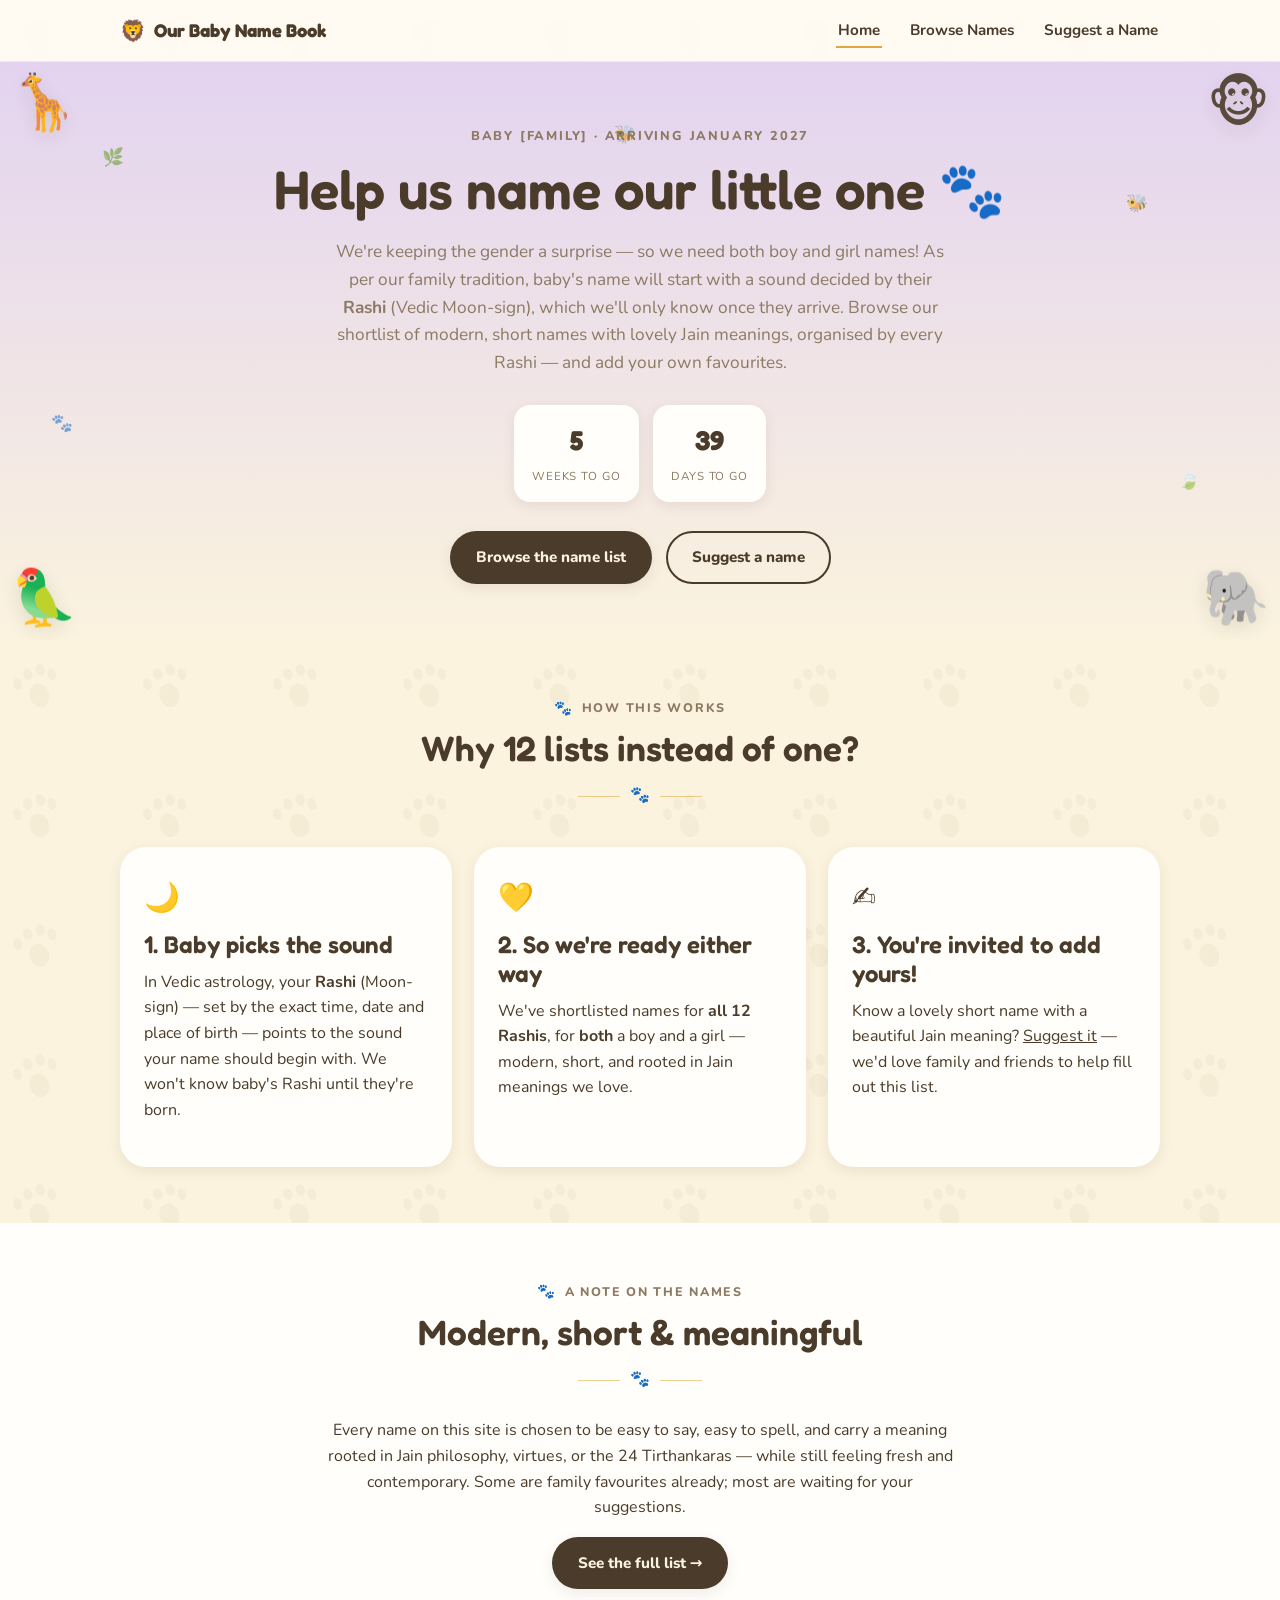
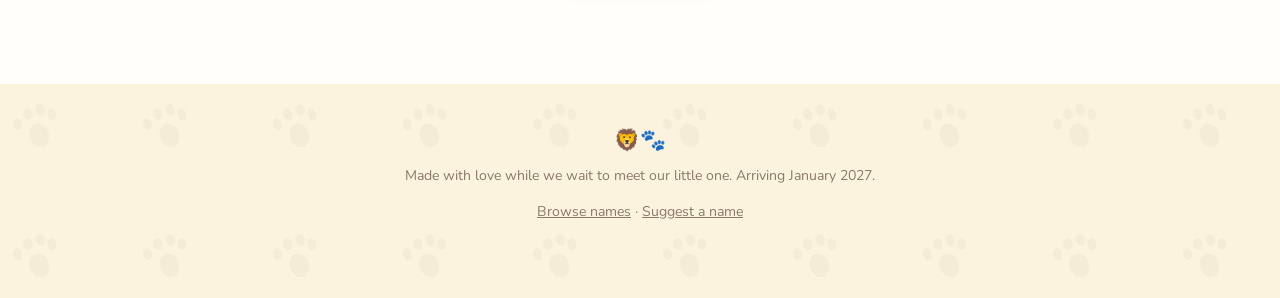
==== index.html @ ab70c5b6 "Retheme site: pastel zoo/safari with animal Rashi habitats - New jungle/savanna pastel palette (kept" ====
<!doctype html>
<html lang="en">
<head>
  <meta charset="UTF-8" />
  <meta name="viewport" content="width=device-width, initial-scale=1.0" />
  <title>Our Baby Name Book</title>
  <meta name="description" content="Help us pick our baby's name! A family &amp; friends name book, organised by Rashi, with modern names carrying Jain meanings." />
  <link rel="icon" href="data:image/svg+xml,<svg xmlns=%22http://www.w3.org/2000/svg%22 viewBox=%220 0 100 100%22><text y=%22.9em%22 font-size=%2290%22>🦁</text></svg>" />
  <link rel="preconnect" href="https://fonts.googleapis.com" />
  <link rel="preconnect" href="https://fonts.gstatic.com" crossorigin />
  <link href="https://fonts.googleapis.com/css2?family=Fredoka:wght@500;600;700&family=Nunito:wght@400;600;700;800&display=swap" rel="stylesheet" />
  <link rel="stylesheet" href="assets/css/style.css?v=3" />
</head>
<body class="accent-lavender">

  <nav class="site-nav">
    <div class="container">
      <a class="brand" href="index.html"><span class="brand-mark">🦁</span> Our Baby Name Book</a>
      <button class="nav-toggle" aria-label="Toggle navigation" aria-expanded="false">☰</button>
      <ul class="nav-links">
        <li><a href="index.html" aria-current="page">Home</a></li>
        <li><a href="names.html">Browse Names</a></li>
        <li><a href="suggest.html">Suggest a Name</a></li>
      </ul>
    </div>
  </nav>

  <header class="hero accent-wash">
    <div class="stars" aria-hidden="true">
      <span style="top:14%; left:8%;">🌿</span>
      <span style="top:22%; left:88%; animation-delay:0.6s;">🐝</span>
      <span style="top:60%; left:4%; animation-delay:1.1s;">🐾</span>
      <span style="top:70%; left:92%; animation-delay:1.6s;">🍃</span>
      <span style="top:10%; left:48%; animation-delay:2s;">🐝</span>
    </div>
    <span class="zoo-peek" aria-hidden="true" style="top:14px; left:10px; --peek-tilt:-12deg;">🦒</span>
    <span class="zoo-peek" aria-hidden="true" style="top:14px; right:10px; --peek-tilt:10deg; animation-delay:0.8s;">🐵</span>
    <span class="zoo-peek" aria-hidden="true" style="bottom:14px; left:10px; --peek-tilt:8deg; animation-delay:1.6s;">🦜</span>
    <span class="zoo-peek" aria-hidden="true" style="bottom:14px; right:10px; --peek-tilt:-8deg; animation-delay:2.4s;">🐘</span>
    <div class="container">
      <div class="hero-kicker">Baby [Family] · Arriving January 2027</div>
      <h1>Help us name our little one 🐾</h1>
      <p class="lede">
        We're keeping the gender a surprise — so we need both boy and girl names!
        As per our family tradition, baby's name will start with a sound decided by their
        <strong>Rashi</strong> (Vedic Moon-sign), which we'll only know once they arrive.
        Browse our shortlist of modern, short names with lovely Jain meanings, organised by every Rashi —
        and add your own favourites.
      </p>

      <div class="countdown" id="countdown">
        <div class="unit" data-unit="weeks"><span class="num">–</span><span class="label">Weeks to go</span></div>
        <div class="unit" data-unit="days"><span class="num">–</span><span class="label">Days to go</span></div>
      </div>

      <div class="hero-actions">
        <a class="btn btn-primary" href="names.html">Browse the name list</a>
        <a class="btn btn-ghost" href="suggest.html">Suggest a name</a>
      </div>
    </div>
  </header>

  <section class="section">
    <div class="container">
      <div class="section-head">
        <div class="eyebrow">How this works</div>
        <h2>Why 12 lists instead of one?</h2>
        <div class="divider">🐾</div>
      </div>
      <div class="grid-3">
        <div class="card">
          <span class="icon">🌙</span>
          <h3>1. Baby picks the sound</h3>
          <p>In Vedic astrology, your <strong>Rashi</strong> (Moon-sign) — set by the exact time, date and place of birth — points to the sound your name should begin with. We won't know baby's Rashi until they're born.</p>
        </div>
        <div class="card">
          <span class="icon">💛</span>
          <h3>2. So we're ready either way</h3>
          <p>We've shortlisted names for <strong>all 12 Rashis</strong>, for <strong>both</strong> a boy and a girl — modern, short, and rooted in Jain meanings we love.</p>
        </div>
        <div class="card">
          <span class="icon">✍️</span>
          <h3>3. You're invited to add yours!</h3>
          <p>Know a lovely short name with a beautiful Jain meaning? <a href="suggest.html">Suggest it</a> — we'd love family and friends to help fill out this list.</p>
        </div>
      </div>
    </div>
  </section>

  <section class="section section-alt">
    <div class="container">
      <div class="section-head">
        <div class="eyebrow">A note on the names</div>
        <h2>Modern, short &amp; meaningful</h2>
        <div class="divider">🐾</div>
        <p>
          Every name on this site is chosen to be easy to say, easy to spell, and carry a meaning
          rooted in Jain philosophy, virtues, or the 24 Tirthankaras — while still feeling fresh and
          contemporary. Some are family favourites already; most are waiting for your suggestions.
        </p>
        <a class="btn btn-primary" href="names.html">See the full list →</a>
      </div>
    </div>
  </section>

  <footer class="site-footer">
    <span class="brand-mark">🦁🐾</span>
    <p>Made with love while we wait to meet our little one. Arriving January 2027.</p>
    <p><a href="names.html">Browse names</a> · <a href="suggest.html">Suggest a name</a></p>
  </footer>

  <script src="assets/js/main.js?v=3"></script>
  <script>
    // Due date shown is a placeholder mid-point (exact day is private/unknown) — edit in CLAUDE.md instructions.
    startCountdown("countdown", new Date("2027-01-15T00:00:00"));
  </script>
</body>
</html>
---- assets/css/style.css ----
/* =========================================================
   Baby Names Site — shared design system
   Theme: pastel zoo / safari — each Rashi is a little "habitat"
   for its zodiac animal. Playful, warm, still soft & gender-neutral.
   ========================================================= */

:root {
  /* base */
  --cream: #FBF3DE;
  --paper: #FFFEFA;
  --ink: #4A3B2A;
  --ink-soft: #8C7A63;

  /* pastel family (light / deep) — jungle green, savanna yellow,
     terracotta, sky blue, flamingo pink, orchid purple */
  --mint: #CFE8C0;      --mint-deep: #5F9E52;   /* leaf green */
  --lavender: #E3D3F0;  --lavender-deep: #A67FC9; /* jungle orchid */
  --butter: #FCE7A0;    --butter-deep: #E0AE2E;  /* savanna yellow */
  --peach: #F5CBA3;     --peach-deep: #D9873E;   /* terracotta / tan */
  --sky: #CDE9F0;       --sky-deep: #5FA9C4;     /* watering-hole blue */
  --blush: #F9C7D6;     --blush-deep: #E0779A;   /* flamingo pink */

  --gold: #E0A83C;
  --wood: #8B5E3C;      --wood-deep: #5E3D24;   /* signpost brown */

  --radius-sm: 10px;
  --radius-md: 16px;
  --radius-lg: 26px;

  --shadow: 0 10px 30px rgba(74, 59, 42, 0.12);
  --shadow-sm: 0 4px 14px rgba(74, 59, 42, 0.09);

  --font-display: "Fredoka", "Baloo 2", system-ui, sans-serif;
  --font-body: "Nunito", system-ui, -apple-system, sans-serif;
}

* { box-sizing: border-box; }
html { scroll-behavior: smooth; }

/* a faint site-wide paw-print trail — animals have "walked through" */
body {
  margin: 0;
  background-color: var(--cream);
  background-image: url("data:image/svg+xml,%3Csvg xmlns='http://www.w3.org/2000/svg' width='120' height='120' viewBox='0 0 120 120'%3E%3Cg fill='%238B5E3C' fill-opacity='0.05' transform='translate(20 24) rotate(-18)'%3E%3Cellipse cx='10' cy='22' rx='9' ry='11'/%3E%3Cellipse cx='-6' cy='6' rx='4' ry='5.5'/%3E%3Cellipse cx='6' cy='0' rx='4.2' ry='5.5'/%3E%3Cellipse cx='18' cy='0' rx='4.2' ry='5.5'/%3E%3Cellipse cx='27' cy='7' rx='4' ry='5.5'/%3E%3C/g%3E%3C/svg%3E");
  background-repeat: repeat;
  background-size: 130px 130px;
  color: var(--ink);
  font-family: var(--font-body);
  line-height: 1.6;
  -webkit-font-smoothing: antialiased;
}

img { max-width: 100%; display: block; }

a { color: inherit; }

h1, h2, h3, h4 {
  font-family: var(--font-display);
  font-weight: 600;
  margin: 0 0 0.4em;
  line-height: 1.2;
}

h1 { font-size: clamp(2.1rem, 5vw, 3.4rem); }
h2 { font-size: clamp(1.5rem, 3.4vw, 2.2rem); }
h3 { font-size: clamp(1.15rem, 2.4vw, 1.5rem); }

p { margin: 0 0 1em; }

.container {
  width: 100%;
  max-width: 1080px;
  margin: 0 auto;
  padding: 0 20px;
}

/* -------------------- accent per page -------------------- */
body.accent-mint     .accent-wash { background: linear-gradient(180deg, var(--mint) 0%, var(--cream) 100%); }
body.accent-lavender .accent-wash { background: linear-gradient(180deg, var(--lavender) 0%, var(--cream) 100%); }
body.accent-butter   .accent-wash { background: linear-gradient(180deg, var(--butter) 0%, var(--cream) 100%); }
body.accent-peach    .accent-wash { background: linear-gradient(180deg, var(--peach) 0%, var(--cream) 100%); }
body.accent-sky      .accent-wash { background: linear-gradient(180deg, var(--sky) 0%, var(--cream) 100%); }
body.accent-blush    .accent-wash { background: linear-gradient(180deg, var(--blush) 0%, var(--cream) 100%); }

/* -------------------- eyebrow / dividers -------------------- */
.eyebrow {
  display: inline-flex;
  align-items: center;
  gap: 8px;
  font-family: var(--font-body);
  font-weight: 800;
  letter-spacing: 0.14em;
  text-transform: uppercase;
  font-size: 0.78rem;
  color: var(--ink-soft);
  margin-bottom: 0.6em;
}
.eyebrow::before { content: "🐾"; font-size: 0.9rem; }

.divider {
  display: flex;
  align-items: center;
  justify-content: center;
  gap: 10px;
  margin: 0.4em 0 1.6em;
  color: var(--gold);
}
.divider::before, .divider::after {
  content: "";
  height: 1px;
  width: 42px;
  background: var(--gold);
  opacity: 0.55;
}

.section-head { text-align: center; max-width: 640px; margin: 0 auto 2.4rem; }

/* -------------------- nav -------------------- */
.site-nav {
  position: sticky;
  top: 0;
  z-index: 50;
  background: rgba(255, 251, 243, 0.92);
  backdrop-filter: blur(8px);
  border-bottom: 1px solid rgba(74, 59, 42, 0.08);
}
.site-nav .container {
  display: flex;
  align-items: center;
  justify-content: space-between;
  padding-top: 14px;
  padding-bottom: 14px;
}
.brand {
  font-family: var(--font-display);
  font-weight: 700;
  font-size: 1.15rem;
  text-decoration: none;
  display: flex;
  align-items: center;
  gap: 8px;
}
.brand-mark { font-size: 1.3rem; }

.nav-links {
  display: flex;
  gap: 26px;
  list-style: none;
  margin: 0;
  padding: 0;
}
.nav-links a {
  text-decoration: none;
  font-weight: 700;
  font-size: 0.95rem;
  color: var(--ink);
  padding: 6px 2px;
  border-bottom: 2px solid transparent;
  transition: border-color 0.2s ease, color 0.2s ease;
}
.nav-links a:hover,
.nav-links a[aria-current="page"] {
  border-color: var(--gold);
  color: var(--ink);
}

.nav-toggle {
  display: none;
  background: none;
  border: none;
  font-size: 1.6rem;
  cursor: pointer;
  color: var(--ink);
  padding: 4px 8px;
}

@media (max-width: 720px) {
  .nav-toggle { display: block; }
  .nav-links {
    position: absolute;
    top: 100%;
    left: 0;
    right: 0;
    background: var(--paper);
    flex-direction: column;
    gap: 0;
    padding: 6px 20px 14px;
    box-shadow: var(--shadow-sm);
    display: none;
  }
  .nav-links.open { display: flex; }
  .nav-links a { display: block; padding: 12px 4px; border-bottom: 1px solid rgba(74,59,42,0.08); }
}

/* -------------------- hero -------------------- */
.hero {
  padding: 64px 0 56px;
  text-align: center;
  position: relative;
  overflow: hidden;
}
.hero .container { position: relative; z-index: 1; }
.hero-kicker {
  font-weight: 800;
  letter-spacing: 0.14em;
  text-transform: uppercase;
  font-size: 0.8rem;
  color: var(--ink-soft);
  margin-bottom: 10px;
}
.hero h1 { margin-bottom: 0.3em; }
.hero .lede {
  max-width: 620px;
  margin: 0 auto 1.6em;
  font-size: 1.08rem;
  color: var(--ink-soft);
}
.hero-actions {
  display: flex;
  gap: 14px;
  justify-content: center;
  flex-wrap: wrap;
}

.stars {
  position: absolute;
  inset: 0;
  pointer-events: none;
  z-index: 0;
}
.stars span {
  position: absolute;
  font-size: 1.1rem;
  color: var(--gold);
  opacity: 0.55;
  animation: twinkle 3.2s ease-in-out infinite;
}
@keyframes twinkle {
  0%, 100% { opacity: 0.25; transform: scale(0.9); }
  50% { opacity: 0.75; transform: scale(1.1); }
}

/* animals peeking in from the hero corners */
.zoo-peek {
  position: absolute;
  font-size: 3.4rem;
  line-height: 1;
  opacity: 0.9;
  filter: drop-shadow(0 6px 10px rgba(74, 59, 42, 0.15));
  animation: peek-bob 4.5s ease-in-out infinite;
  z-index: 0;
  pointer-events: none;
}
@keyframes peek-bob {
  0%, 100% { transform: translateY(0) rotate(var(--peek-tilt, 0deg)); }
  50% { transform: translateY(-8px) rotate(var(--peek-tilt, 0deg)); }
}

/* -------------------- buttons -------------------- */
.btn {
  display: inline-flex;
  align-items: center;
  gap: 8px;
  padding: 12px 24px;
  border-radius: 999px;
  font-family: var(--font-body);
  font-weight: 800;
  font-size: 0.95rem;
  text-decoration: none;
  border: 2px solid transparent;
  cursor: pointer;
  transition: transform 0.15s ease, box-shadow 0.15s ease;
}
.btn:hover { transform: translateY(-2px); }
.btn-primary {
  background: var(--ink);
  color: var(--cream);
  box-shadow: var(--shadow-sm);
}
.btn-ghost {
  background: transparent;
  color: var(--ink);
  border-color: var(--ink);
}

/* -------------------- countdown -------------------- */
.countdown {
  display: flex;
  gap: 14px;
  justify-content: center;
  flex-wrap: wrap;
  margin: 1.8em 0;
}
.countdown .unit {
  background: var(--paper);
  border-radius: var(--radius-md);
  box-shadow: var(--shadow-sm);
  padding: 14px 18px;
  min-width: 82px;
  text-align: center;
}
.countdown .num {
  font-family: var(--font-display);
  font-size: 1.7rem;
  font-weight: 700;
  color: var(--ink);
  display: block;
}
.countdown .label {
  font-size: 0.72rem;
  letter-spacing: 0.08em;
  text-transform: uppercase;
  color: var(--ink-soft);
}

/* -------------------- generic sections -------------------- */
.section { padding: 56px 0; }
.section-alt { background: var(--paper); }

.grid-3 {
  display: grid;
  grid-template-columns: repeat(3, 1fr);
  gap: 22px;
}
@media (max-width: 820px) { .grid-3 { grid-template-columns: 1fr; } }

.card {
  background: var(--paper);
  border-radius: var(--radius-lg);
  padding: 28px 24px;
  box-shadow: var(--shadow-sm);
  text-align: left;
}
.card .icon { font-size: 1.8rem; margin-bottom: 10px; display: block; }

/* -------------------- Rashi accordion (names.html) -------------------- */
.toolbar {
  display: flex;
  gap: 12px;
  flex-wrap: wrap;
  align-items: center;
  justify-content: space-between;
  margin-bottom: 26px;
}
.search-box {
  flex: 1 1 260px;
  position: relative;
}
.search-box input {
  width: 100%;
  padding: 13px 18px 13px 42px;
  border-radius: 999px;
  border: 2px solid rgba(74,59,42,0.12);
  background: var(--paper);
  font-family: var(--font-body);
  font-size: 1rem;
  color: var(--ink);
}
.search-box input:focus {
  outline: none;
  border-color: var(--gold);
}
.search-box::before {
  content: "🔍";
  position: absolute;
  left: 16px;
  top: 50%;
  transform: translateY(-50%);
  font-size: 0.9rem;
  opacity: 0.6;
}

.gender-toggle {
  display: inline-flex;
  background: var(--paper);
  border-radius: 999px;
  padding: 4px;
  box-shadow: var(--shadow-sm);
}
.gender-toggle button {
  border: none;
  background: transparent;
  padding: 9px 18px;
  border-radius: 999px;
  font-family: var(--font-body);
  font-weight: 800;
  font-size: 0.88rem;
  cursor: pointer;
  color: var(--ink-soft);
}
.gender-toggle button.active {
  background: var(--ink);
  color: var(--cream);
}

.rashi-list { display: flex; flex-direction: column; gap: 16px; }

.rashi-card {
  background: var(--paper);
  border-radius: var(--radius-lg);
  box-shadow: var(--shadow-sm);
  overflow: hidden;
}
.rashi-head {
  width: 100%;
  display: flex;
  align-items: center;
  gap: 16px;
  padding: 18px 22px;
  background: none;
  border: none;
  cursor: pointer;
  text-align: left;
  font-family: var(--font-body);
}
.rashi-symbol {
  font-size: 1.9rem;
  width: 58px;
  height: 58px;
  display: flex;
  align-items: center;
  justify-content: center;
  border-radius: 50%;
  background: var(--mint);
  border: 3px dashed var(--wood);
  flex-shrink: 0;
  transition: transform 0.2s ease;
}
.rashi-head:hover .rashi-symbol { transform: rotate(-6deg) scale(1.06); }

/* each "enclosure" gets a different habitat colour, zoo-map style */
.rashi-card:nth-of-type(6n+1) .rashi-symbol { background: var(--mint); }
.rashi-card:nth-of-type(6n+2) .rashi-symbol { background: var(--butter); }
.rashi-card:nth-of-type(6n+3) .rashi-symbol { background: var(--sky); }
.rashi-card:nth-of-type(6n+4) .rashi-symbol { background: var(--blush); }
.rashi-card:nth-of-type(6n+5) .rashi-symbol { background: var(--peach); }
.rashi-card:nth-of-type(6n+6) .rashi-symbol { background: var(--lavender); }
.rashi-titles { flex: 1; }
.rashi-titles .name {
  font-family: var(--font-display);
  font-weight: 700;
  font-size: 1.15rem;
  color: var(--ink);
}
.rashi-titles .meta {
  font-size: 0.85rem;
  color: var(--ink-soft);
}
.rashi-chevron {
  font-size: 1.1rem;
  color: var(--ink-soft);
  transition: transform 0.2s ease;
  flex-shrink: 0;
}
.rashi-card.open .rashi-chevron { transform: rotate(180deg); }

.rashi-body {
  display: none;
  padding: 0 22px 24px;
}
.rashi-card.open .rashi-body { display: block; }

.letters-hint {
  font-size: 0.82rem;
  color: var(--ink-soft);
  margin-bottom: 14px;
}
.letters-hint .chip {
  display: inline-block;
  background: var(--butter);
  color: var(--ink);
  border-radius: 999px;
  padding: 2px 10px;
  font-weight: 800;
  font-size: 0.76rem;
  margin-right: 4px;
}

.name-group h4 {
  font-size: 0.78rem;
  letter-spacing: 0.1em;
  text-transform: uppercase;
  color: var(--ink-soft);
  margin: 18px 0 10px;
}
.name-group:first-of-type h4 { margin-top: 4px; }

.name-cards {
  display: grid;
  grid-template-columns: repeat(auto-fill, minmax(230px, 1fr));
  gap: 12px;
}

.name-card {
  border: 1.5px solid rgba(74,59,42,0.10);
  border-radius: var(--radius-md);
  padding: 14px 16px;
}
.name-card .nm-row {
  display: flex;
  align-items: center;
  justify-content: space-between;
  gap: 8px;
  margin-bottom: 2px;
}
.name-card .nm {
  font-family: var(--font-display);
  font-weight: 700;
  font-size: 1.08rem;
}

.pronounce-btn {
  flex-shrink: 0;
  width: 30px;
  height: 30px;
  border-radius: 50%;
  border: none;
  background: var(--mint);
  font-size: 0.92rem;
  line-height: 1;
  display: inline-flex;
  align-items: center;
  justify-content: center;
  cursor: pointer;
  transition: transform 0.15s ease, background 0.15s ease;
}
.pronounce-btn:hover { background: var(--butter); transform: scale(1.08); }
.pronounce-btn:active { transform: scale(0.95); }
.pronounce-btn.playing {
  background: var(--gold);
  animation: pulse-btn 0.9s ease-in-out infinite;
}
@keyframes pulse-btn {
  0%, 100% { box-shadow: 0 0 0 0 rgba(231, 179, 76, 0.5); }
  50% { box-shadow: 0 0 0 6px rgba(231, 179, 76, 0); }
}
@media (prefers-reduced-motion: reduce) {
  .pronounce-btn.playing { animation: none; }
}
.name-card .mn {
  font-size: 0.88rem;
  color: var(--ink-soft);
  margin-bottom: 8px;
}
.name-card .src {
  font-size: 0.78rem;
  color: var(--ink-soft);
  font-style: italic;
  margin-bottom: 8px;
}
.tag {
  display: inline-block;
  font-size: 0.72rem;
  font-weight: 800;
  padding: 3px 10px;
  border-radius: 999px;
}
.tag-classic { background: var(--sky); color: #204a5e; }
.tag-modern { background: var(--mint); color: #1f5c46; }
.tag-virtue { background: var(--lavender); color: #4a3576; }
.tag-tirthankarainspired { background: var(--peach); color: #7a3c14; }
.tag-familyfavourite { background: var(--blush); color: #7a2438; }

.empty-state {
  font-size: 0.9rem;
  color: var(--ink-soft);
  padding: 10px 2px;
}

/* -------------------- suggest.html form -------------------- */
.form {
  background: var(--paper);
  border-radius: var(--radius-lg);
  box-shadow: var(--shadow);
  padding: 32px;
  max-width: 620px;
  margin: 0 auto;
}
.form-row { margin-bottom: 18px; }
.form-row label {
  display: block;
  font-weight: 800;
  font-size: 0.85rem;
  margin-bottom: 6px;
}
.form-row input,
.form-row select,
.form-row textarea {
  width: 100%;
  padding: 12px 14px;
  border-radius: var(--radius-sm);
  border: 2px solid rgba(74,59,42,0.14);
  font-family: var(--font-body);
  font-size: 1rem;
  background: var(--cream);
  color: var(--ink);
}
.form-row input:focus,
.form-row select:focus,
.form-row textarea:focus {
  outline: none;
  border-color: var(--gold);
}
.form-note {
  font-size: 0.85rem;
  color: var(--ink-soft);
  background: var(--butter);
  border-radius: var(--radius-sm);
  padding: 12px 16px;
  margin-top: 8px;
}

/* -------------------- footer -------------------- */
.site-footer {
  padding: 40px 0 60px;
  text-align: center;
  color: var(--ink-soft);
  font-size: 0.88rem;
}
.site-footer .brand-mark { font-size: 1.3rem; display: block; margin-bottom: 8px; }

/* -------------------- misc -------------------- */
.disclaimer {
  background: var(--lavender);
  border-radius: var(--radius-md);
  padding: 16px 20px;
  font-size: 0.88rem;
  color: #4a3576;
  margin-bottom: 28px;
}

@media (prefers-reduced-motion: reduce) {
  html { scroll-behavior: auto; }
  .stars span { animation: none; }
  .btn:hover { transform: none; }
  .zoo-peek { animation: none; }
  .rashi-head:hover .rashi-symbol { transform: none; }
}

/* smaller peeking animals on narrow screens, and hide the tiny sprinkle
   layer entirely — hero text wraps to many lines on mobile so there's no
   safe spot for it that won't collide with a word */
@media (max-width: 640px) {
  .zoo-peek { font-size: 2rem; }
  .stars { display: none; }
}
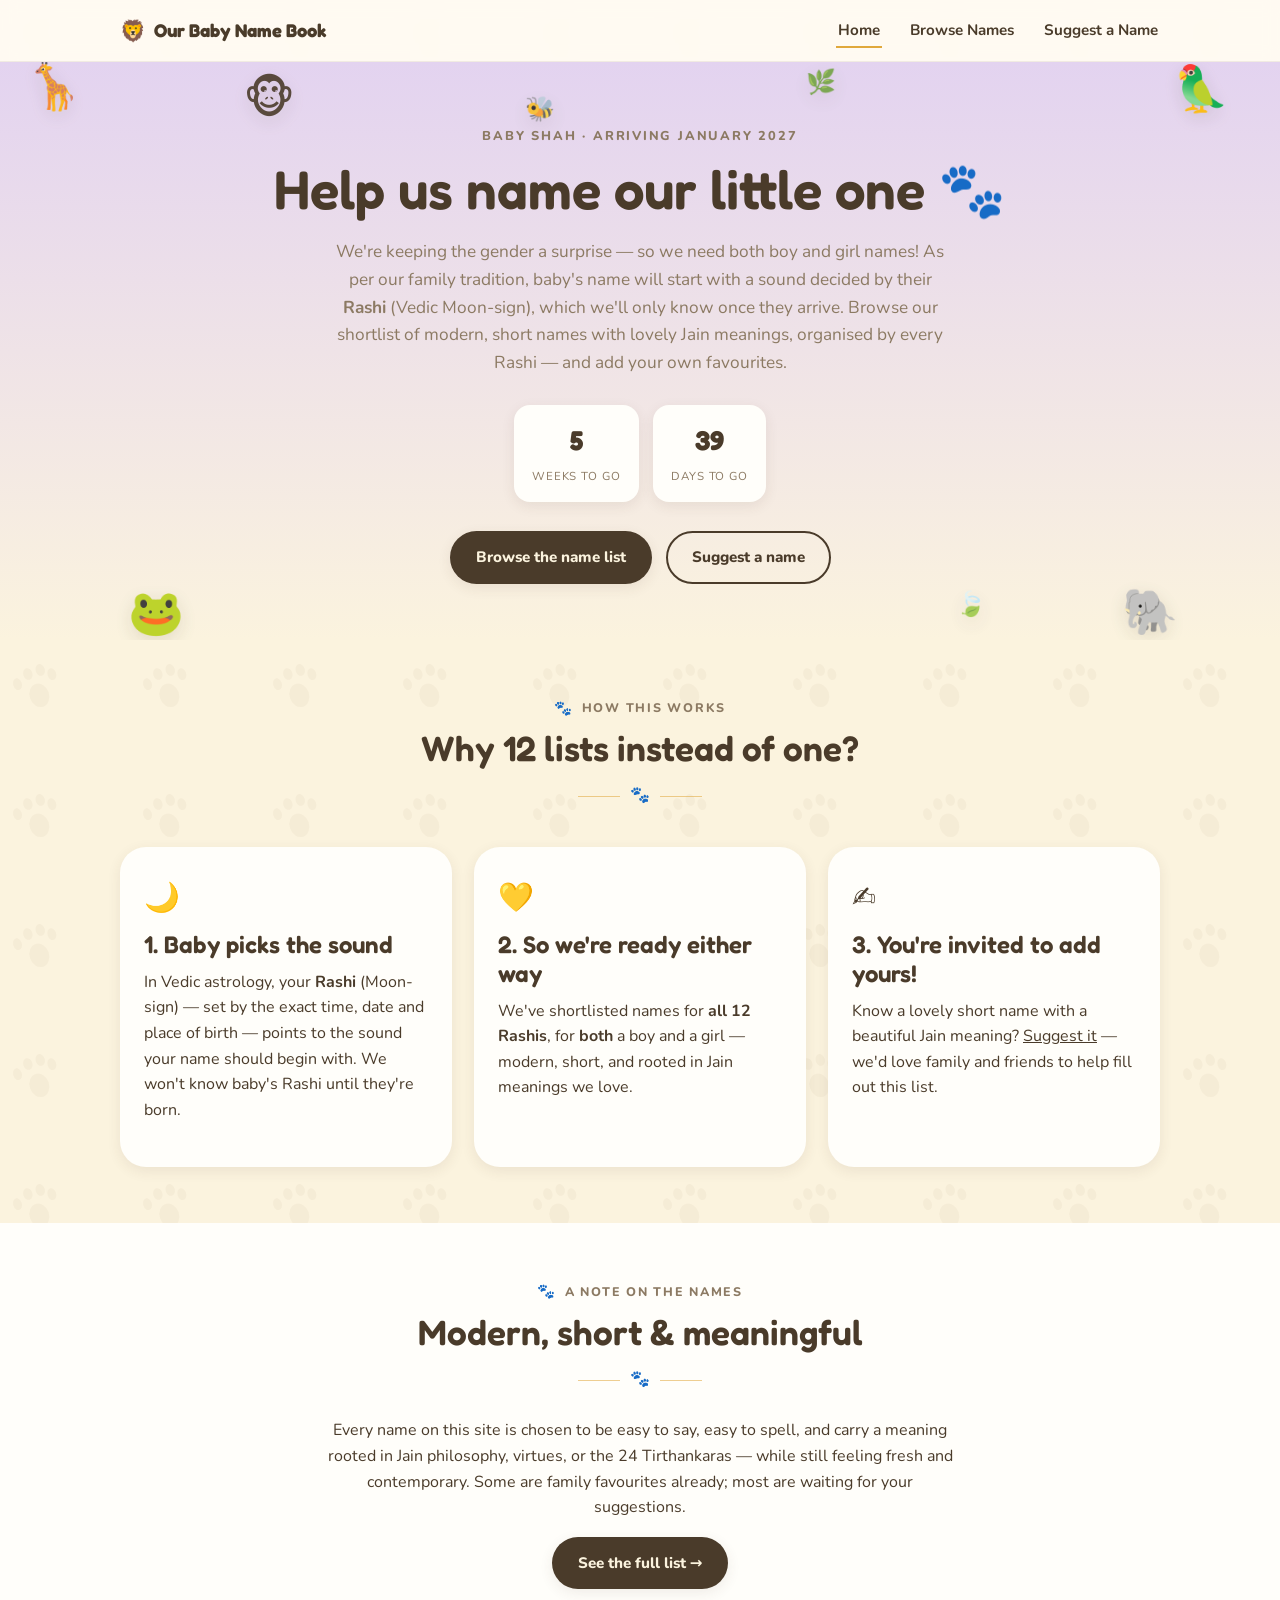
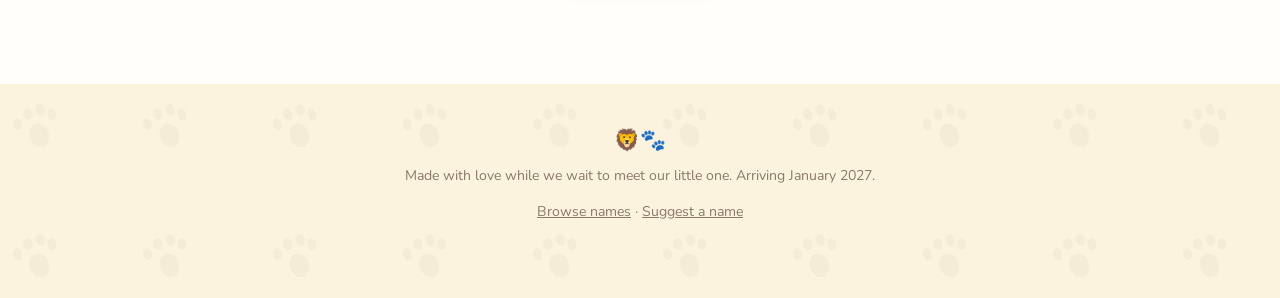
==== commit 0e269c5a: "Scatter hero animals naturally; fix bee/fox text overlap; Baby Shah - Replaced 'Baby [Family]' place" ====
--- a/index.html
+++ b/index.html
@@ -9,7 +9,7 @@
   <link rel="preconnect" href="https://fonts.googleapis.com" />
   <link rel="preconnect" href="https://fonts.gstatic.com" crossorigin />
   <link href="https://fonts.googleapis.com/css2?family=Fredoka:wght@500;600;700&family=Nunito:wght@400;600;700;800&display=swap" rel="stylesheet" />
-  <link rel="stylesheet" href="assets/css/style.css?v=3" />
+  <link rel="stylesheet" href="assets/css/style.css?v=5" />
 </head>
 <body class="accent-lavender">
 
@@ -26,19 +26,16 @@
   </nav>
 
   <header class="hero accent-wash">
-    <div class="stars" aria-hidden="true">
-      <span style="top:14%; left:8%;">🌿</span>
-      <span style="top:22%; left:88%; animation-delay:0.6s;">🐝</span>
-      <span style="top:60%; left:4%; animation-delay:1.1s;">🐾</span>
-      <span style="top:70%; left:92%; animation-delay:1.6s;">🍃</span>
-      <span style="top:10%; left:48%; animation-delay:2s;">🐝</span>
-    </div>
-    <span class="zoo-peek" aria-hidden="true" style="top:14px; left:10px; --peek-tilt:-12deg;">🦒</span>
-    <span class="zoo-peek" aria-hidden="true" style="top:14px; right:10px; --peek-tilt:10deg; animation-delay:0.8s;">🐵</span>
-    <span class="zoo-peek" aria-hidden="true" style="bottom:14px; left:10px; --peek-tilt:8deg; animation-delay:1.6s;">🦜</span>
-    <span class="zoo-peek" aria-hidden="true" style="bottom:14px; right:10px; --peek-tilt:-8deg; animation-delay:2.4s;">🐘</span>
+    <span class="zoo-peek" aria-hidden="true" style="top:4px; left:2%; --peek-tilt:-14deg;">🦒</span>
+    <span class="zoo-peek" aria-hidden="true" style="top:15px; left:19%; --peek-tilt:8deg; animation-delay:0.5s;">🐵</span>
+    <span class="zoo-peek sm" aria-hidden="true" style="top:35px; left:41%; --peek-tilt:0deg; animation-delay:1.9s;">🐝</span>
+    <span class="zoo-peek sm" aria-hidden="true" style="top:8px; left:63%; --peek-tilt:18deg; animation-delay:0.3s;">🌿</span>
+    <span class="zoo-peek" aria-hidden="true" style="top:6px; right:4%; --peek-tilt:9deg; animation-delay:1.1s;">🦜</span>
+    <span class="zoo-peek sm" aria-hidden="true" style="bottom:24px; right:23%; --peek-tilt:-16deg; animation-delay:2.6s;">🍃</span>
+    <span class="zoo-peek" aria-hidden="true" style="bottom:4px; right:8%; --peek-tilt:-9deg; animation-delay:1.6s;">🐘</span>
+    <span class="zoo-peek" aria-hidden="true" style="bottom:3px; left:10%; --peek-tilt:12deg; animation-delay:0.9s;">🐸</span>
     <div class="container">
-      <div class="hero-kicker">Baby [Family] · Arriving January 2027</div>
+      <div class="hero-kicker">Baby Shah · Arriving January 2027</div>
       <h1>Help us name our little one 🐾</h1>
       <p class="lede">
         We're keeping the gender a surprise — so we need both boy and girl names!
@@ -109,7 +106,7 @@
     <p><a href="names.html">Browse names</a> · <a href="suggest.html">Suggest a name</a></p>
   </footer>
 
-  <script src="assets/js/main.js?v=3"></script>
+  <script src="assets/js/main.js?v=5"></script>
   <script>
     // Due date shown is a placeholder mid-point (exact day is private/unknown) — edit in CLAUDE.md instructions.
     startCountdown("countdown", new Date("2027-01-15T00:00:00"));
--- a/assets/css/style.css
+++ b/assets/css/style.css
@@ -222,28 +222,17 @@
   flex-wrap: wrap;
 }
 
-.stars {
-  position: absolute;
-  inset: 0;
-  pointer-events: none;
-  z-index: 0;
-}
-.stars span {
-  position: absolute;
-  font-size: 1.1rem;
-  color: var(--gold);
-  opacity: 0.55;
-  animation: twinkle 3.2s ease-in-out infinite;
-}
-@keyframes twinkle {
-  0%, 100% { opacity: 0.25; transform: scale(0.9); }
-  50% { opacity: 0.75; transform: scale(1.1); }
-}
-
-/* animals peeking in from the hero corners */
+/* Decorative critters scattered through the hero. IMPORTANT: position these
+   with fixed pixel top/bottom offsets ONLY, never percentages — hero height
+   varies a lot with how many lines the copy wraps to (especially on
+   mobile), so a top:X% value that looks fine on desktop can drift straight
+   into the body text on a narrow screen. Horizontal (left/right) is safe as
+   a percentage since it never affects which text line something lands on.
+   Keep vertical offsets inside the hero's own top/bottom padding band —
+   that's the one zone guaranteed free of text at every viewport width. */
 .zoo-peek {
   position: absolute;
-  font-size: 3.4rem;
+  font-size: 2.8rem;
   line-height: 1;
   opacity: 0.9;
   filter: drop-shadow(0 6px 10px rgba(74, 59, 42, 0.15));
@@ -251,6 +240,15 @@
   z-index: 0;
   pointer-events: none;
 }
+.zoo-peek.sm { font-size: 1.5rem; opacity: 0.75; }
+/* NOTE on safe offsets: the CSS top/bottom value is where the emoji's box
+   STARTS — its own height (~= font-size) extends further in from there.
+   A hero's padding-top/bottom is the only zone guaranteed free of text, so
+   offset + font-size must stay under that padding, not just the offset
+   alone. At the sizes above (desktop): big ≈ 45px tall → keep top/bottom
+   offsets ≤ ~18px against a 64px padding, or ≤ ~10px against a 24-56px
+   padding; small ≈ 24px tall → offsets up to ~38px are fine. See the
+   inline styles in each hero for the values actually used. */
 @keyframes peek-bob {
   0%, 100% { transform: translateY(0) rotate(var(--peek-tilt, 0deg)); }
   50% { transform: translateY(-8px) rotate(var(--peek-tilt, 0deg)); }
@@ -631,16 +629,13 @@
 
 @media (prefers-reduced-motion: reduce) {
   html { scroll-behavior: auto; }
-  .stars span { animation: none; }
   .btn:hover { transform: none; }
   .zoo-peek { animation: none; }
   .rashi-head:hover .rashi-symbol { transform: none; }
 }
 
-/* smaller peeking animals on narrow screens, and hide the tiny sprinkle
-   layer entirely — hero text wraps to many lines on mobile so there's no
-   safe spot for it that won't collide with a word */
+/* smaller peeking critters on narrow screens */
 @media (max-width: 640px) {
-  .zoo-peek { font-size: 2rem; }
-  .stars { display: none; }
-}
+  .zoo-peek { font-size: 1.9rem; }
+  .zoo-peek.sm { font-size: 1.1rem; }
+}
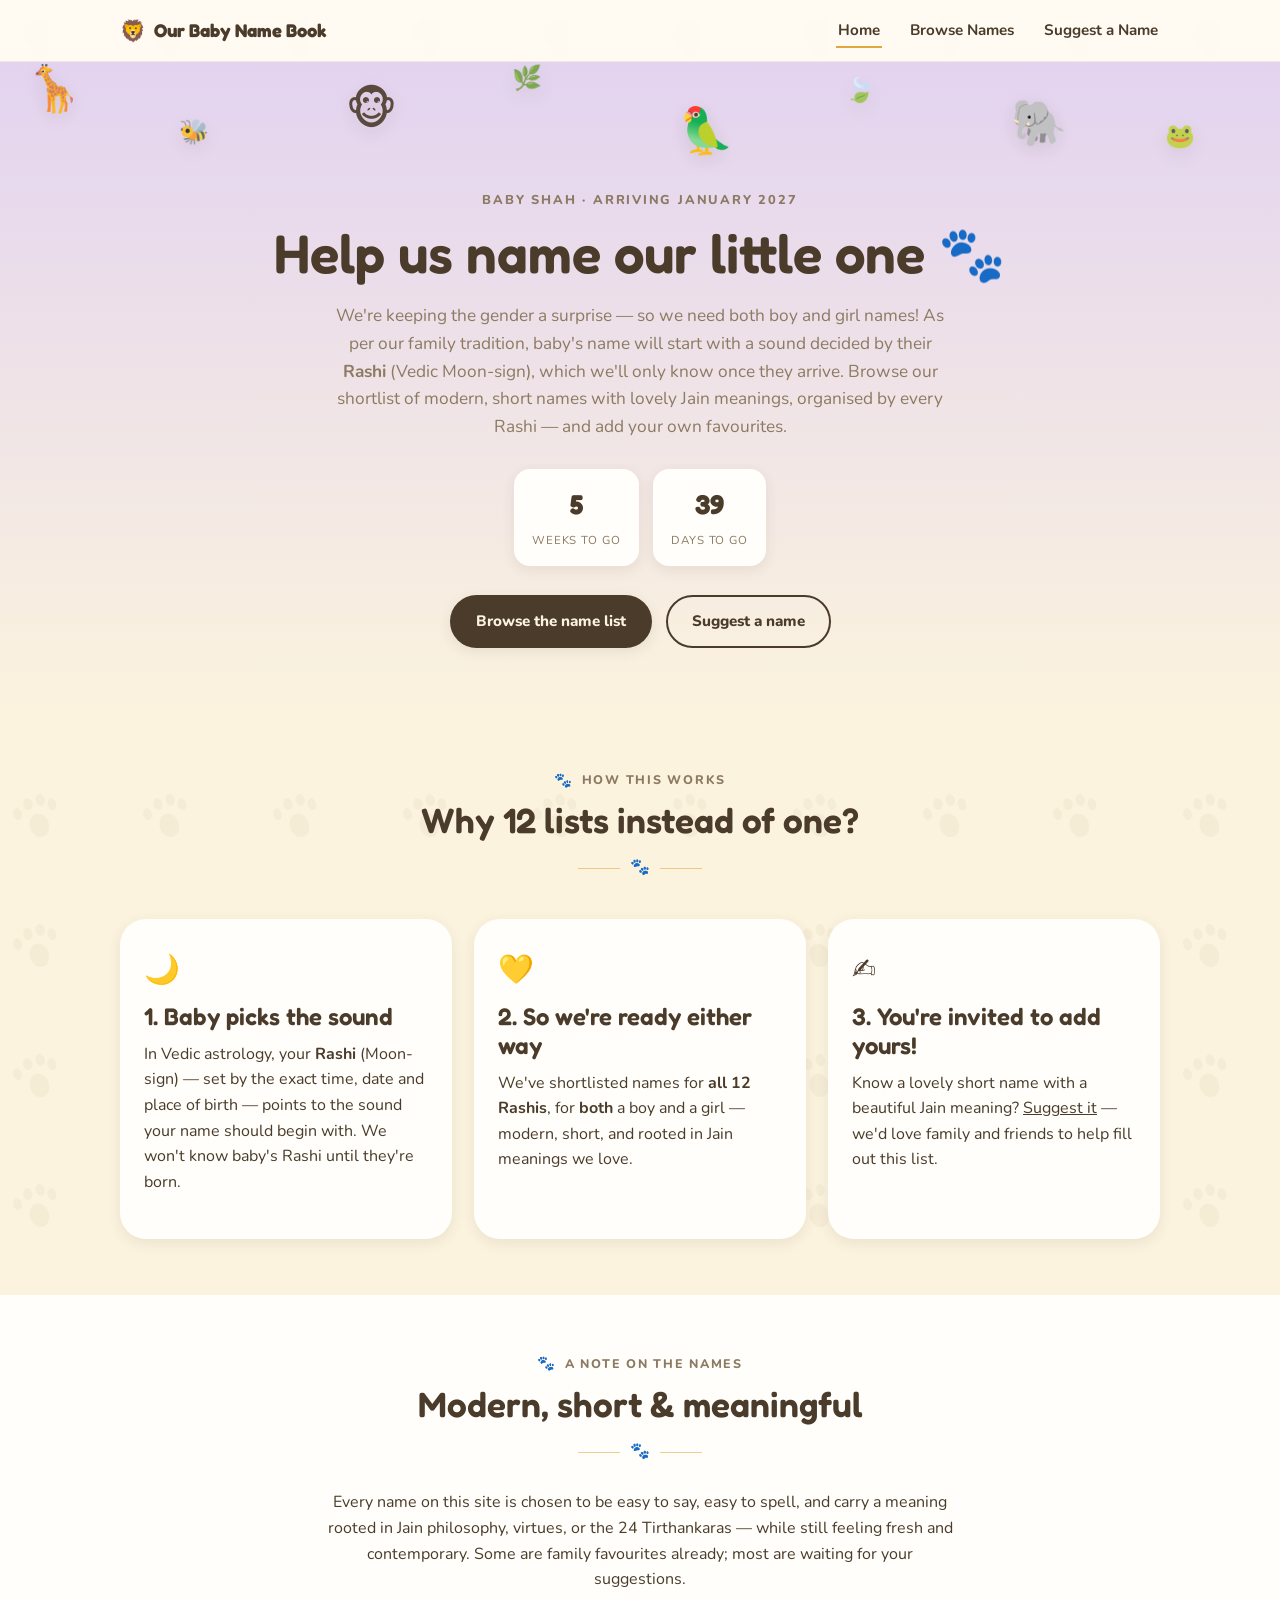
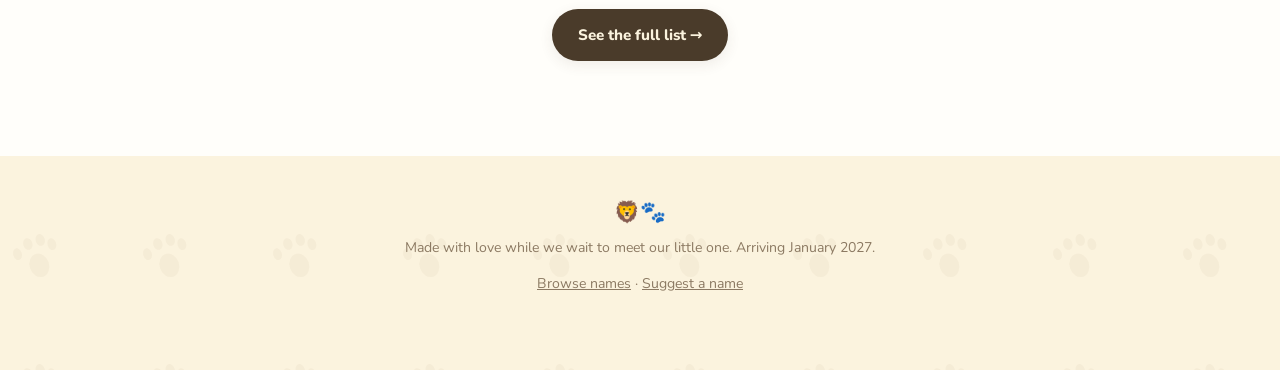
==== commit 652be7ff: "Give hero animals real room to scatter, not just a technical excuse Previous attempt varied position" ====
--- a/index.html
+++ b/index.html
@@ -9,7 +9,7 @@
   <link rel="preconnect" href="https://fonts.googleapis.com" />
   <link rel="preconnect" href="https://fonts.gstatic.com" crossorigin />
   <link href="https://fonts.googleapis.com/css2?family=Fredoka:wght@500;600;700&family=Nunito:wght@400;600;700;800&display=swap" rel="stylesheet" />
-  <link rel="stylesheet" href="assets/css/style.css?v=5" />
+  <link rel="stylesheet" href="assets/css/style.css?v=6" />
 </head>
 <body class="accent-lavender">
 
@@ -26,14 +26,14 @@
   </nav>
 
   <header class="hero accent-wash">
-    <span class="zoo-peek" aria-hidden="true" style="top:4px; left:2%; --peek-tilt:-14deg;">🦒</span>
-    <span class="zoo-peek" aria-hidden="true" style="top:15px; left:19%; --peek-tilt:8deg; animation-delay:0.5s;">🐵</span>
-    <span class="zoo-peek sm" aria-hidden="true" style="top:35px; left:41%; --peek-tilt:0deg; animation-delay:1.9s;">🐝</span>
-    <span class="zoo-peek sm" aria-hidden="true" style="top:8px; left:63%; --peek-tilt:18deg; animation-delay:0.3s;">🌿</span>
-    <span class="zoo-peek" aria-hidden="true" style="top:6px; right:4%; --peek-tilt:9deg; animation-delay:1.1s;">🦜</span>
-    <span class="zoo-peek sm" aria-hidden="true" style="bottom:24px; right:23%; --peek-tilt:-16deg; animation-delay:2.6s;">🍃</span>
-    <span class="zoo-peek" aria-hidden="true" style="bottom:4px; right:8%; --peek-tilt:-9deg; animation-delay:1.6s;">🐘</span>
-    <span class="zoo-peek" aria-hidden="true" style="bottom:3px; left:10%; --peek-tilt:12deg; animation-delay:0.9s;">🐸</span>
+    <span class="zoo-peek" aria-hidden="true" style="top:6px; left:2%; --peek-tilt:-14deg;">🦒</span>
+    <span class="zoo-peek sm" aria-hidden="true" style="top:58px; left:14%; --peek-tilt:6deg; animation-delay:1.3s;">🐝</span>
+    <span class="zoo-peek" aria-hidden="true" style="top:26px; left:27%; --peek-tilt:10deg; animation-delay:0.6s;">🐵</span>
+    <span class="zoo-peek sm" aria-hidden="true" style="top:4px; left:40%; --peek-tilt:20deg; animation-delay:2.1s;">🌿</span>
+    <span class="zoo-peek" aria-hidden="true" style="top:48px; left:53%; --peek-tilt:-9deg; animation-delay:0.2s;">🦜</span>
+    <span class="zoo-peek sm" aria-hidden="true" style="top:16px; left:66%; --peek-tilt:-15deg; animation-delay:1.7s;">🍃</span>
+    <span class="zoo-peek" aria-hidden="true" style="top:40px; left:79%; --peek-tilt:8deg; animation-delay:1s;">🐘</span>
+    <span class="zoo-peek sm" aria-hidden="true" style="top:62px; left:91%; --peek-tilt:-6deg; animation-delay:2.4s;">🐸</span>
     <div class="container">
       <div class="hero-kicker">Baby Shah · Arriving January 2027</div>
       <h1>Help us name our little one 🐾</h1>
@@ -106,7 +106,7 @@
     <p><a href="names.html">Browse names</a> · <a href="suggest.html">Suggest a name</a></p>
   </footer>
 
-  <script src="assets/js/main.js?v=5"></script>
+  <script src="assets/js/main.js?v=6"></script>
   <script>
     // Due date shown is a placeholder mid-point (exact day is private/unknown) — edit in CLAUDE.md instructions.
     startCountdown("countdown", new Date("2027-01-15T00:00:00"));
--- a/assets/css/style.css
+++ b/assets/css/style.css
@@ -194,10 +194,13 @@
 
 /* -------------------- hero -------------------- */
 .hero {
-  padding: 64px 0 56px;
+  padding: 128px 0 64px;
   text-align: center;
   position: relative;
   overflow: hidden;
+}
+@media (max-width: 640px) {
+  .hero { padding-top: 96px; }
 }
 .hero .container { position: relative; z-index: 1; }
 .hero-kicker {
@@ -245,10 +248,16 @@
    STARTS — its own height (~= font-size) extends further in from there.
    A hero's padding-top/bottom is the only zone guaranteed free of text, so
    offset + font-size must stay under that padding, not just the offset
-   alone. At the sizes above (desktop): big ≈ 45px tall → keep top/bottom
-   offsets ≤ ~18px against a 64px padding, or ≤ ~10px against a 24-56px
-   padding; small ≈ 24px tall → offsets up to ~38px are fine. See the
-   inline styles in each hero for the values actually used. */
+   alone. `.hero`'s 128px top padding exists *specifically* to give this
+   layer real room to scatter in — a tight padding leaves so little slack
+   (a few px) that every animal ends up pinned to nearly the same height,
+   which just reads as "a line" even though the numbers technically
+   differ. At the sizes above (desktop): big ≈ 45px tall → top offsets up
+   to ~65px are safe against the 128px padding (plenty of room to stagger
+   high/low); small ≈ 24px tall → up to ~85px. Bottom padding is only
+   64px (or 24px on names.html/suggest.html's inline override) — keep
+   bottom-anchored placement light, or skip it and use the top band for
+   everything, which is what most heroes below do. */
 @keyframes peek-bob {
   0%, 100% { transform: translateY(0) rotate(var(--peek-tilt, 0deg)); }
   50% { transform: translateY(-8px) rotate(var(--peek-tilt, 0deg)); }
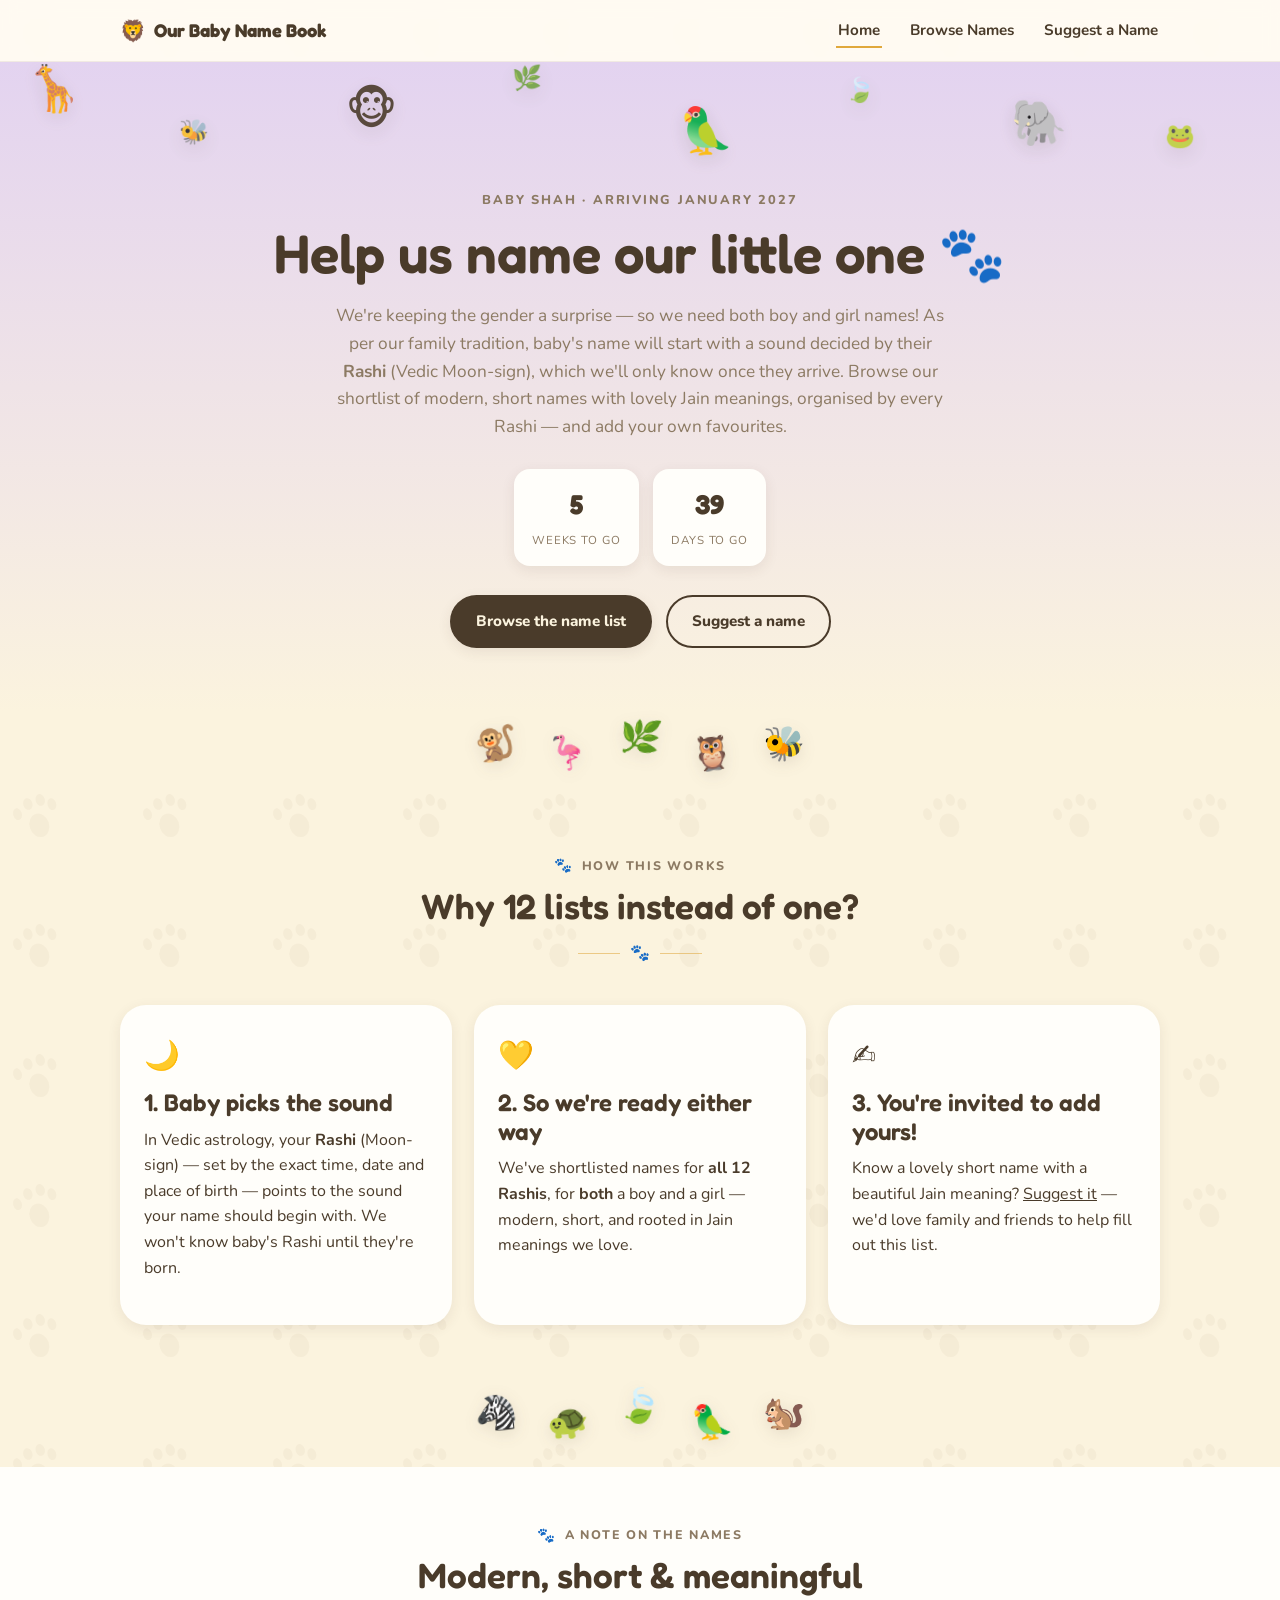
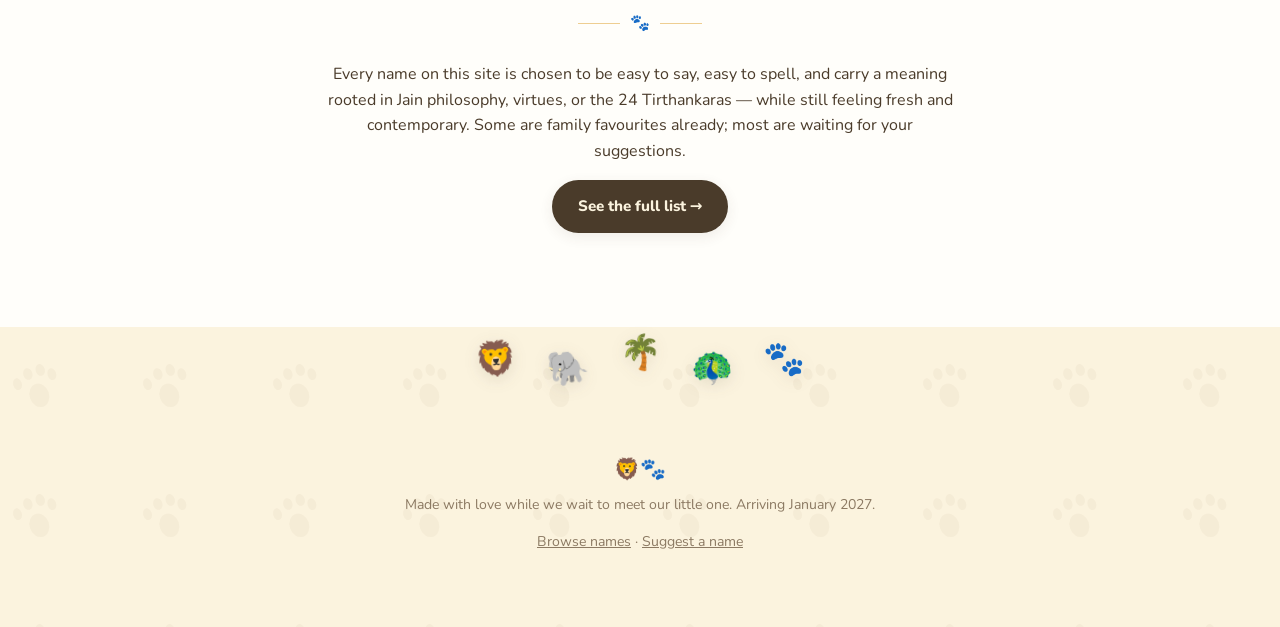
==== commit 5f1d55cb: "Distribute critters down the whole page, not just the hero Added .critter-strip: a plain flex row of" ====
--- a/index.html
+++ b/index.html
@@ -9,7 +9,7 @@
   <link rel="preconnect" href="https://fonts.googleapis.com" />
   <link rel="preconnect" href="https://fonts.gstatic.com" crossorigin />
   <link href="https://fonts.googleapis.com/css2?family=Fredoka:wght@500;600;700&family=Nunito:wght@400;600;700;800&display=swap" rel="stylesheet" />
-  <link rel="stylesheet" href="assets/css/style.css?v=6" />
+  <link rel="stylesheet" href="assets/css/style.css?v=7" />
 </head>
 <body class="accent-lavender">
 
@@ -57,6 +57,14 @@
     </div>
   </header>
 
+  <div class="critter-strip" aria-hidden="true">
+    <span>🐒</span>
+    <span>🦩</span>
+    <span>🌿</span>
+    <span>🦉</span>
+    <span>🐝</span>
+  </div>
+
   <section class="section">
     <div class="container">
       <div class="section-head">
@@ -84,6 +92,14 @@
     </div>
   </section>
 
+  <div class="critter-strip" aria-hidden="true">
+    <span>🦓</span>
+    <span>🐢</span>
+    <span>🍃</span>
+    <span>🦜</span>
+    <span>🐿️</span>
+  </div>
+
   <section class="section section-alt">
     <div class="container">
       <div class="section-head">
@@ -100,13 +116,21 @@
     </div>
   </section>
 
+  <div class="critter-strip" aria-hidden="true">
+    <span>🦁</span>
+    <span>🐘</span>
+    <span>🌴</span>
+    <span>🦚</span>
+    <span>🐾</span>
+  </div>
+
   <footer class="site-footer">
     <span class="brand-mark">🦁🐾</span>
     <p>Made with love while we wait to meet our little one. Arriving January 2027.</p>
     <p><a href="names.html">Browse names</a> · <a href="suggest.html">Suggest a name</a></p>
   </footer>
 
-  <script src="assets/js/main.js?v=6"></script>
+  <script src="assets/js/main.js?v=7"></script>
   <script>
     // Due date shown is a placeholder mid-point (exact day is private/unknown) — edit in CLAUDE.md instructions.
     startCountdown("countdown", new Date("2027-01-15T00:00:00"));
--- a/assets/css/style.css
+++ b/assets/css/style.css
@@ -263,6 +263,35 @@
   50% { transform: translateY(-8px) rotate(var(--peek-tilt, 0deg)); }
 }
 
+/* Critter strips — the mechanism for getting animals distributed all the
+   way down the page, not just in the hero. Deliberately NOT absolutely
+   positioned: these are ordinary elements sitting in the normal document
+   flow between sections, so there is no way for them to ever overlap
+   text — they just take up their own row of space, like a little trail
+   the animals left between exhibits. Sprinkle a few of these between
+   sections on every page rather than relying on the hero to carry the
+   whole theme. */
+.critter-strip {
+  display: flex;
+  justify-content: center;
+  align-items: center;
+  flex-wrap: wrap;
+  gap: 30px;
+  padding: 6px 20px 26px;
+}
+.critter-strip span {
+  display: inline-block;
+  font-size: 2.1rem;
+  filter: drop-shadow(0 4px 8px rgba(74, 59, 42, 0.12));
+}
+.critter-strip span:nth-child(even) { transform: translateY(9px) rotate(-7deg); }
+.critter-strip span:nth-child(3n) { transform: translateY(-7px) rotate(9deg); }
+.critter-strip span:nth-child(3n+1):not(:nth-child(even)) { transform: rotate(-5deg); }
+@media (max-width: 640px) {
+  .critter-strip { gap: 20px; padding: 4px 14px 20px; }
+  .critter-strip span { font-size: 1.6rem; }
+}
+
 /* -------------------- buttons -------------------- */
 .btn {
   display: inline-flex;
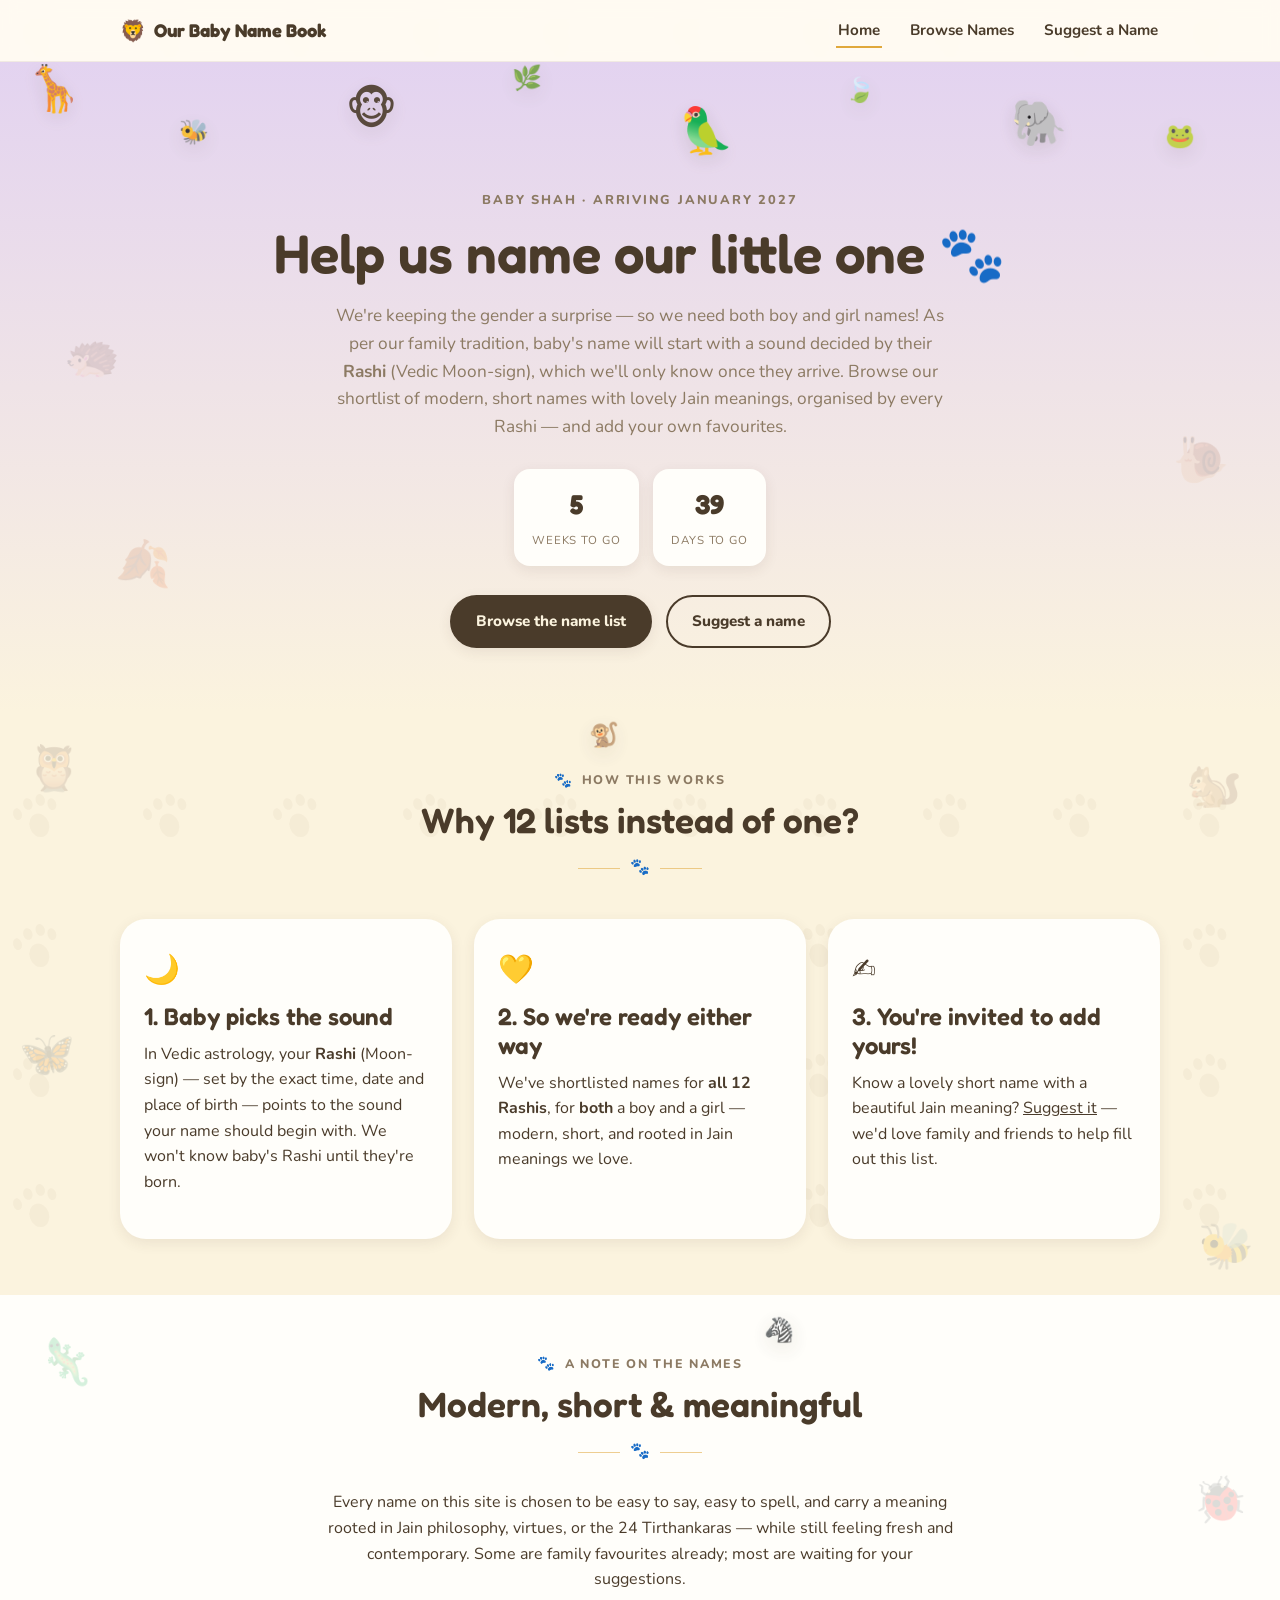
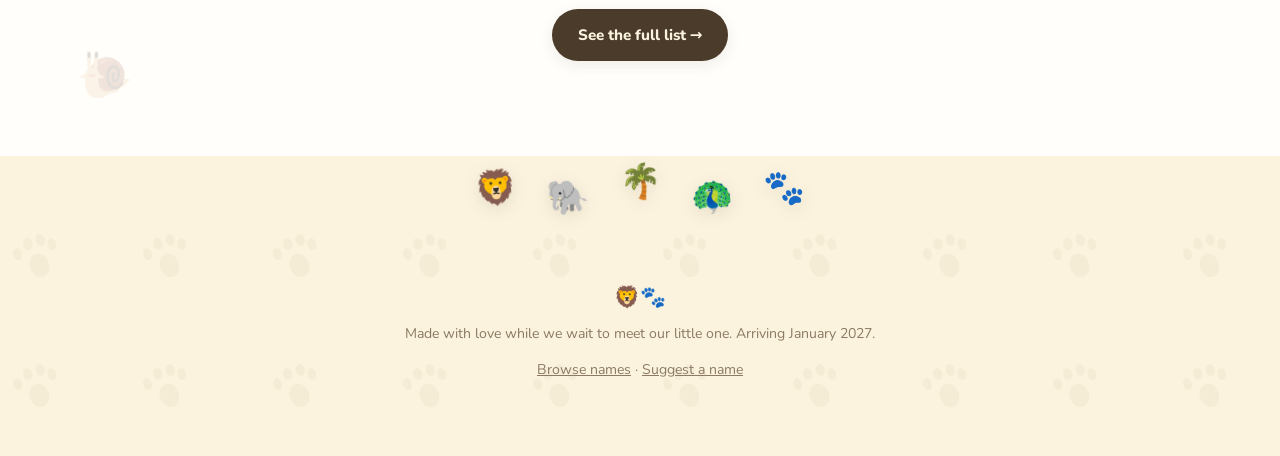
==== commit a049cb72: "Make animal placement actually random, not evenly-spaced strips Evenly-spaced critter-strips between" ====
--- a/index.html
+++ b/index.html
@@ -9,7 +9,7 @@
   <link rel="preconnect" href="https://fonts.googleapis.com" />
   <link rel="preconnect" href="https://fonts.gstatic.com" crossorigin />
   <link href="https://fonts.googleapis.com/css2?family=Fredoka:wght@500;600;700&family=Nunito:wght@400;600;700;800&display=swap" rel="stylesheet" />
-  <link rel="stylesheet" href="assets/css/style.css?v=7" />
+  <link rel="stylesheet" href="assets/css/style.css?v=8" />
 </head>
 <body class="accent-lavender">
 
@@ -34,6 +34,9 @@
     <span class="zoo-peek sm" aria-hidden="true" style="top:16px; left:66%; --peek-tilt:-15deg; animation-delay:1.7s;">🍃</span>
     <span class="zoo-peek" aria-hidden="true" style="top:40px; left:79%; --peek-tilt:8deg; animation-delay:1s;">🐘</span>
     <span class="zoo-peek sm" aria-hidden="true" style="top:62px; left:91%; --peek-tilt:-6deg; animation-delay:2.4s;">🐸</span>
+    <span class="zoo-peek ghost" aria-hidden="true" style="top:42%; left:5%; --peek-tilt:-10deg;">🦔</span>
+    <span class="zoo-peek ghost" aria-hidden="true" style="top:58%; right:4%; --peek-tilt:12deg;">🐌</span>
+    <span class="zoo-peek ghost" aria-hidden="true" style="top:74%; left:9%; --peek-tilt:8deg;">🍂</span>
     <div class="container">
       <div class="hero-kicker">Baby Shah · Arriving January 2027</div>
       <h1>Help us name our little one 🐾</h1>
@@ -57,15 +60,12 @@
     </div>
   </header>
 
-  <div class="critter-strip" aria-hidden="true">
-    <span>🐒</span>
-    <span>🦩</span>
-    <span>🌿</span>
-    <span>🦉</span>
-    <span>🐝</span>
-  </div>
-
   <section class="section">
+    <span class="zoo-peek ghost" aria-hidden="true" style="top:6%; left:2%; --peek-tilt:-9deg;">🦉</span>
+    <span class="zoo-peek ghost" aria-hidden="true" style="top:9%; right:3%; --peek-tilt:11deg;">🐿️</span>
+    <span class="zoo-peek ghost" aria-hidden="true" style="top:55%; left:1.5%; --peek-tilt:14deg;">🦋</span>
+    <span class="zoo-peek ghost" aria-hidden="true" style="top:88%; right:2%; --peek-tilt:-7deg;">🐝</span>
+    <span class="zoo-peek sm" aria-hidden="true" style="top:2%; left:46%; --peek-tilt:16deg;">🐒</span>
     <div class="container">
       <div class="section-head">
         <div class="eyebrow">How this works</div>
@@ -92,15 +92,11 @@
     </div>
   </section>
 
-  <div class="critter-strip" aria-hidden="true">
-    <span>🦓</span>
-    <span>🐢</span>
-    <span>🍃</span>
-    <span>🦜</span>
-    <span>🐿️</span>
-  </div>
-
   <section class="section section-alt">
+    <span class="zoo-peek ghost" aria-hidden="true" style="top:10%; left:3%; --peek-tilt:-12deg;">🦎</span>
+    <span class="zoo-peek ghost" aria-hidden="true" style="top:40%; right:2.5%; --peek-tilt:9deg;">🐞</span>
+    <span class="zoo-peek ghost" aria-hidden="true" style="top:78%; left:6%; --peek-tilt:13deg;">🐌</span>
+    <span class="zoo-peek sm" aria-hidden="true" style="top:5%; right:38%; --peek-tilt:-15deg;">🦓</span>
     <div class="container">
       <div class="section-head">
         <div class="eyebrow">A note on the names</div>
@@ -130,7 +126,7 @@
     <p><a href="names.html">Browse names</a> · <a href="suggest.html">Suggest a name</a></p>
   </footer>
 
-  <script src="assets/js/main.js?v=7"></script>
+  <script src="assets/js/main.js?v=8"></script>
   <script>
     // Due date shown is a placeholder mid-point (exact day is private/unknown) — edit in CLAUDE.md instructions.
     startCountdown("countdown", new Date("2027-01-15T00:00:00"));
--- a/assets/css/style.css
+++ b/assets/css/style.css
@@ -244,6 +244,17 @@
   pointer-events: none;
 }
 .zoo-peek.sm { font-size: 1.5rem; opacity: 0.75; }
+/* .ghost: for animals scattered freely through a section — including right
+   beside or behind a line of text, which .zoo-peek's siblings are never
+   allowed near. Opacity this low reads as a faint watermark rather than
+   clutter, so it's safe to position genuinely anywhere (that's the whole
+   point of this variant) without doing safe-zone math for it. No shadow,
+   no bob animation — it should sit quietly in the background, not draw
+   the eye the way the vivid hero animals do. */
+.zoo-peek.ghost { opacity: 0.16; filter: none; animation: none; }
+@media (max-width: 640px) {
+  .zoo-peek.ghost { opacity: 0.13; }
+}
 /* NOTE on safe offsets: the CSS top/bottom value is where the emoji's box
    STARTS — its own height (~= font-size) extends further in from there.
    A hero's padding-top/bottom is the only zone guaranteed free of text, so
@@ -350,7 +361,7 @@
 }
 
 /* -------------------- generic sections -------------------- */
-.section { padding: 56px 0; }
+.section { padding: 56px 0; position: relative; }
 .section-alt { background: var(--paper); }
 
 .grid-3 {
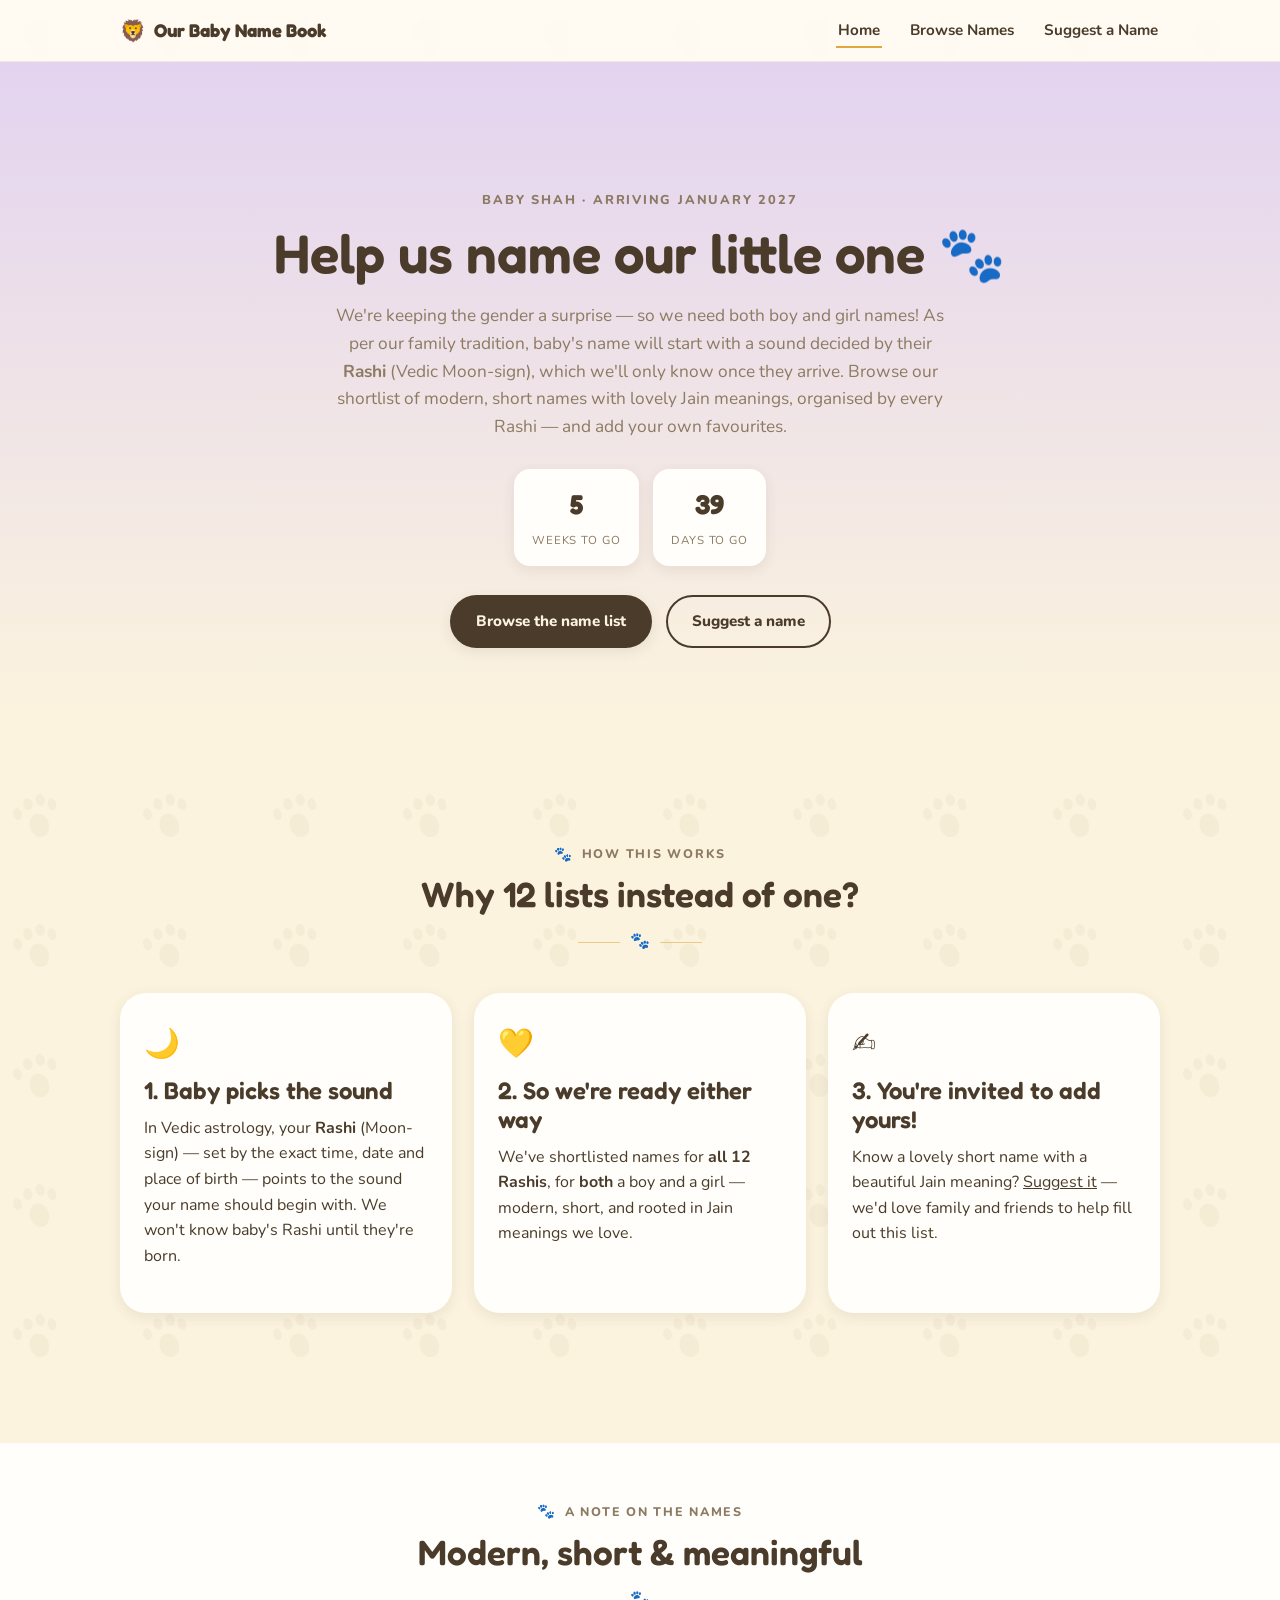
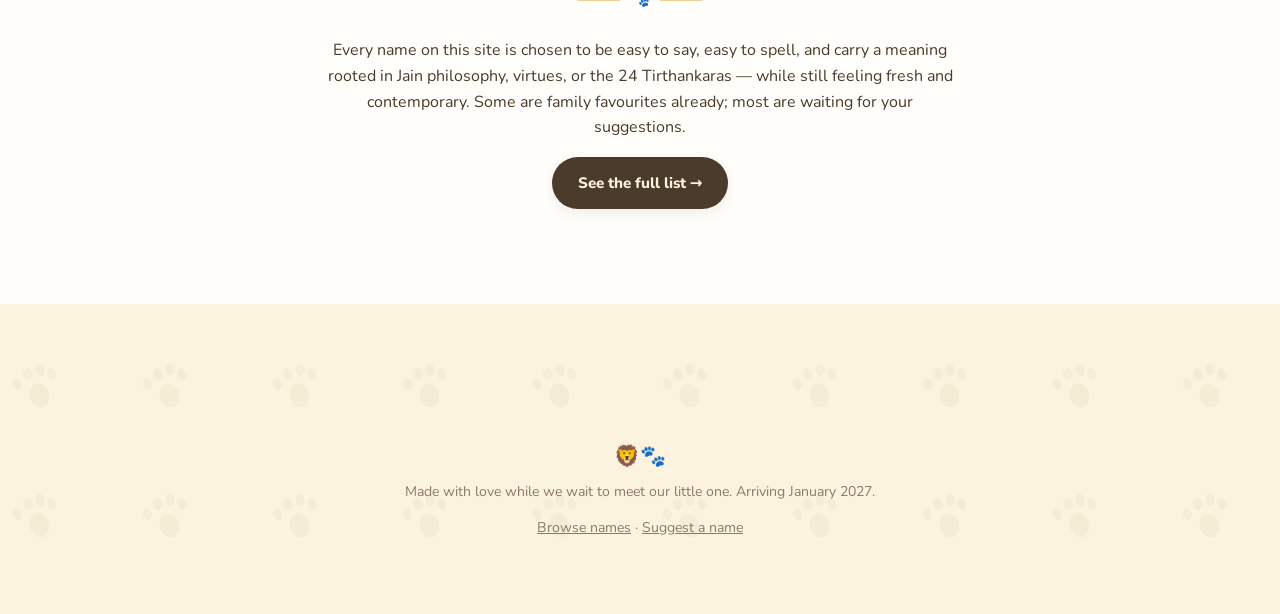
==== commit 82f0ef89: "Replace static scatter with actual moving animals (flying + walking) The static-but-scattered approa" ====
--- a/index.html
+++ b/index.html
@@ -9,7 +9,7 @@
   <link rel="preconnect" href="https://fonts.googleapis.com" />
   <link rel="preconnect" href="https://fonts.gstatic.com" crossorigin />
   <link href="https://fonts.googleapis.com/css2?family=Fredoka:wght@500;600;700&family=Nunito:wght@400;600;700;800&display=swap" rel="stylesheet" />
-  <link rel="stylesheet" href="assets/css/style.css?v=8" />
+  <link rel="stylesheet" href="assets/css/style.css?v=9" />
 </head>
 <body class="accent-lavender">
 
@@ -26,17 +26,10 @@
   </nav>
 
   <header class="hero accent-wash">
-    <span class="zoo-peek" aria-hidden="true" style="top:6px; left:2%; --peek-tilt:-14deg;">🦒</span>
-    <span class="zoo-peek sm" aria-hidden="true" style="top:58px; left:14%; --peek-tilt:6deg; animation-delay:1.3s;">🐝</span>
-    <span class="zoo-peek" aria-hidden="true" style="top:26px; left:27%; --peek-tilt:10deg; animation-delay:0.6s;">🐵</span>
-    <span class="zoo-peek sm" aria-hidden="true" style="top:4px; left:40%; --peek-tilt:20deg; animation-delay:2.1s;">🌿</span>
-    <span class="zoo-peek" aria-hidden="true" style="top:48px; left:53%; --peek-tilt:-9deg; animation-delay:0.2s;">🦜</span>
-    <span class="zoo-peek sm" aria-hidden="true" style="top:16px; left:66%; --peek-tilt:-15deg; animation-delay:1.7s;">🍃</span>
-    <span class="zoo-peek" aria-hidden="true" style="top:40px; left:79%; --peek-tilt:8deg; animation-delay:1s;">🐘</span>
-    <span class="zoo-peek sm" aria-hidden="true" style="top:62px; left:91%; --peek-tilt:-6deg; animation-delay:2.4s;">🐸</span>
-    <span class="zoo-peek ghost" aria-hidden="true" style="top:42%; left:5%; --peek-tilt:-10deg;">🦔</span>
-    <span class="zoo-peek ghost" aria-hidden="true" style="top:58%; right:4%; --peek-tilt:12deg;">🐌</span>
-    <span class="zoo-peek ghost" aria-hidden="true" style="top:74%; left:9%; --peek-tilt:8deg;">🍂</span>
+    <span class="flyer" aria-hidden="true" style="top:6px; animation-duration:23s; animation-delay:0s;"><span class="flap">🦜</span></span>
+    <span class="flyer" aria-hidden="true" style="top:30px; animation-duration:18s; animation-delay:5s;"><span class="flap">🦋</span></span>
+    <span class="flyer" aria-hidden="true" style="top:54px; animation-duration:27s; animation-delay:11s;"><span class="flap">🐝</span></span>
+    <span class="walker" aria-hidden="true" style="bottom:2px; animation-duration:21s; animation-delay:3s;"><span class="step">🦒</span></span>
     <div class="container">
       <div class="hero-kicker">Baby Shah · Arriving January 2027</div>
       <h1>Help us name our little one 🐾</h1>
@@ -60,12 +53,12 @@
     </div>
   </header>
 
+  <div class="critter-lane" aria-hidden="true">
+    <span class="flyer" style="top:4px; animation-duration:20s; animation-delay:0s;"><span class="flap">🦉</span></span>
+    <span class="walker" style="bottom:2px; animation-duration:24s; animation-delay:4s;"><span class="step">🐒</span></span>
+  </div>
+
   <section class="section">
-    <span class="zoo-peek ghost" aria-hidden="true" style="top:6%; left:2%; --peek-tilt:-9deg;">🦉</span>
-    <span class="zoo-peek ghost" aria-hidden="true" style="top:9%; right:3%; --peek-tilt:11deg;">🐿️</span>
-    <span class="zoo-peek ghost" aria-hidden="true" style="top:55%; left:1.5%; --peek-tilt:14deg;">🦋</span>
-    <span class="zoo-peek ghost" aria-hidden="true" style="top:88%; right:2%; --peek-tilt:-7deg;">🐝</span>
-    <span class="zoo-peek sm" aria-hidden="true" style="top:2%; left:46%; --peek-tilt:16deg;">🐒</span>
     <div class="container">
       <div class="section-head">
         <div class="eyebrow">How this works</div>
@@ -92,11 +85,12 @@
     </div>
   </section>
 
+  <div class="critter-lane" aria-hidden="true">
+    <span class="flyer" style="top:6px; animation-duration:25s; animation-delay:2s;"><span class="flap">🦩</span></span>
+    <span class="walker" style="bottom:2px; animation-duration:19s; animation-delay:7s;"><span class="step">🦓</span></span>
+  </div>
+
   <section class="section section-alt">
-    <span class="zoo-peek ghost" aria-hidden="true" style="top:10%; left:3%; --peek-tilt:-12deg;">🦎</span>
-    <span class="zoo-peek ghost" aria-hidden="true" style="top:40%; right:2.5%; --peek-tilt:9deg;">🐞</span>
-    <span class="zoo-peek ghost" aria-hidden="true" style="top:78%; left:6%; --peek-tilt:13deg;">🐌</span>
-    <span class="zoo-peek sm" aria-hidden="true" style="top:5%; right:38%; --peek-tilt:-15deg;">🦓</span>
     <div class="container">
       <div class="section-head">
         <div class="eyebrow">A note on the names</div>
@@ -112,12 +106,9 @@
     </div>
   </section>
 
-  <div class="critter-strip" aria-hidden="true">
-    <span>🦁</span>
-    <span>🐘</span>
-    <span>🌴</span>
-    <span>🦚</span>
-    <span>🐾</span>
+  <div class="critter-lane tall" aria-hidden="true">
+    <span class="flyer" style="top:8px; animation-duration:22s; animation-delay:1s;"><span class="flap">🦚</span></span>
+    <span class="walker" style="bottom:3px; animation-duration:26s; animation-delay:6s;"><span class="step">🐘</span></span>
   </div>
 
   <footer class="site-footer">
@@ -126,7 +117,7 @@
     <p><a href="names.html">Browse names</a> · <a href="suggest.html">Suggest a name</a></p>
   </footer>
 
-  <script src="assets/js/main.js?v=8"></script>
+  <script src="assets/js/main.js?v=9"></script>
   <script>
     // Due date shown is a placeholder mid-point (exact day is private/unknown) — edit in CLAUDE.md instructions.
     startCountdown("countdown", new Date("2027-01-15T00:00:00"));
--- a/assets/css/style.css
+++ b/assets/css/style.css
@@ -225,82 +225,83 @@
   flex-wrap: wrap;
 }
 
-/* Decorative critters scattered through the hero. IMPORTANT: position these
-   with fixed pixel top/bottom offsets ONLY, never percentages — hero height
-   varies a lot with how many lines the copy wraps to (especially on
-   mobile), so a top:X% value that looks fine on desktop can drift straight
-   into the body text on a narrow screen. Horizontal (left/right) is safe as
-   a percentage since it never affects which text line something lands on.
-   Keep vertical offsets inside the hero's own top/bottom padding band —
-   that's the one zone guaranteed free of text at every viewport width. */
-.zoo-peek {
+/* =========================================================
+   Animated critter lanes — the whole "zoo" mechanism.
+   Live animals moving through the page: birds/butterflies flying across,
+   animals walking along the ground. Each lane is an ordinary element in
+   normal document flow (never absolutely overlaid on text), fixed height,
+   overflow:hidden — so no matter how far a creature travels, it is
+   structurally impossible for it to cover a word. Use `.critter-lane` for
+   a full-width band between/within sections; the hero has its own two
+   built-in lanes (sky + ground) using its existing safe padding bands.
+   ========================================================= */
+.critter-lane {
+  position: relative;
+  height: 74px;
+  overflow: hidden;
+  pointer-events: none;
+}
+.critter-lane.tall { height: 96px; }
+@media (max-width: 640px) {
+  .critter-lane { height: 56px; }
+  .critter-lane.tall { height: 72px; }
+}
+
+/* .flyer travels the lane's full width on a wandering flight path (its own
+   keyframe drifts up/down); the nested .flap span adds a fast independent
+   wing-flutter rotation on top, so the two motions combine naturally. */
+.flyer {
   position: absolute;
-  font-size: 2.8rem;
-  line-height: 1;
-  opacity: 0.9;
-  filter: drop-shadow(0 6px 10px rgba(74, 59, 42, 0.15));
-  animation: peek-bob 4.5s ease-in-out infinite;
-  z-index: 0;
-  pointer-events: none;
-}
-.zoo-peek.sm { font-size: 1.5rem; opacity: 0.75; }
-/* .ghost: for animals scattered freely through a section — including right
-   beside or behind a line of text, which .zoo-peek's siblings are never
-   allowed near. Opacity this low reads as a faint watermark rather than
-   clutter, so it's safe to position genuinely anywhere (that's the whole
-   point of this variant) without doing safe-zone math for it. No shadow,
-   no bob animation — it should sit quietly in the background, not draw
-   the eye the way the vivid hero animals do. */
-.zoo-peek.ghost { opacity: 0.16; filter: none; animation: none; }
+  left: -12%;
+  font-size: 2rem;
+  animation-name: fly-across;
+  animation-timing-function: linear;
+  animation-iteration-count: infinite;
+  filter: drop-shadow(0 3px 6px rgba(74, 59, 42, 0.15));
+}
+.flap { display: inline-block; animation: wing-flap 0.8s ease-in-out infinite alternate; }
+@keyframes fly-across {
+  0%   { left: -12%; transform: translateY(0); }
+  20%  { transform: translateY(-14px); }
+  40%  { transform: translateY(6px); }
+  60%  { transform: translateY(-10px); }
+  80%  { transform: translateY(4px); }
+  100% { left: 112%; transform: translateY(0); }
+}
+@keyframes wing-flap {
+  from { transform: rotate(-10deg) translateY(0); }
+  to   { transform: rotate(12deg) translateY(-3px); }
+}
+
+/* .walker travels along the ground at a fixed height, its nested .step
+   span adding a quick footstep bounce. */
+.walker {
+  position: absolute;
+  bottom: 2px;
+  left: -14%;
+  font-size: 2.3rem;
+  animation-name: walk-across;
+  animation-timing-function: linear;
+  animation-iteration-count: infinite;
+  filter: drop-shadow(0 3px 6px rgba(74, 59, 42, 0.15));
+}
+.step { display: inline-block; animation: footstep 0.45s ease-in-out infinite alternate; }
+@keyframes walk-across {
+  0%   { left: -14%; }
+  100% { left: 114%; }
+}
+@keyframes footstep {
+  from { transform: translateY(0) scaleY(1); }
+  to   { transform: translateY(-3px) scaleY(0.95); }
+}
+
+@media (prefers-reduced-motion: reduce) {
+  .flyer, .walker { animation: none; left: 42%; }
+  .flap, .step { animation: none; }
+}
 @media (max-width: 640px) {
-  .zoo-peek.ghost { opacity: 0.13; }
-}
-/* NOTE on safe offsets: the CSS top/bottom value is where the emoji's box
-   STARTS — its own height (~= font-size) extends further in from there.
-   A hero's padding-top/bottom is the only zone guaranteed free of text, so
-   offset + font-size must stay under that padding, not just the offset
-   alone. `.hero`'s 128px top padding exists *specifically* to give this
-   layer real room to scatter in — a tight padding leaves so little slack
-   (a few px) that every animal ends up pinned to nearly the same height,
-   which just reads as "a line" even though the numbers technically
-   differ. At the sizes above (desktop): big ≈ 45px tall → top offsets up
-   to ~65px are safe against the 128px padding (plenty of room to stagger
-   high/low); small ≈ 24px tall → up to ~85px. Bottom padding is only
-   64px (or 24px on names.html/suggest.html's inline override) — keep
-   bottom-anchored placement light, or skip it and use the top band for
-   everything, which is what most heroes below do. */
-@keyframes peek-bob {
-  0%, 100% { transform: translateY(0) rotate(var(--peek-tilt, 0deg)); }
-  50% { transform: translateY(-8px) rotate(var(--peek-tilt, 0deg)); }
-}
-
-/* Critter strips — the mechanism for getting animals distributed all the
-   way down the page, not just in the hero. Deliberately NOT absolutely
-   positioned: these are ordinary elements sitting in the normal document
-   flow between sections, so there is no way for them to ever overlap
-   text — they just take up their own row of space, like a little trail
-   the animals left between exhibits. Sprinkle a few of these between
-   sections on every page rather than relying on the hero to carry the
-   whole theme. */
-.critter-strip {
-  display: flex;
-  justify-content: center;
-  align-items: center;
-  flex-wrap: wrap;
-  gap: 30px;
-  padding: 6px 20px 26px;
-}
-.critter-strip span {
-  display: inline-block;
-  font-size: 2.1rem;
-  filter: drop-shadow(0 4px 8px rgba(74, 59, 42, 0.12));
-}
-.critter-strip span:nth-child(even) { transform: translateY(9px) rotate(-7deg); }
-.critter-strip span:nth-child(3n) { transform: translateY(-7px) rotate(9deg); }
-.critter-strip span:nth-child(3n+1):not(:nth-child(even)) { transform: rotate(-5deg); }
-@media (max-width: 640px) {
-  .critter-strip { gap: 20px; padding: 4px 14px 20px; }
-  .critter-strip span { font-size: 1.6rem; }
+  .flyer { font-size: 1.5rem; }
+  .walker { font-size: 1.8rem; }
 }
 
 /* -------------------- buttons -------------------- */
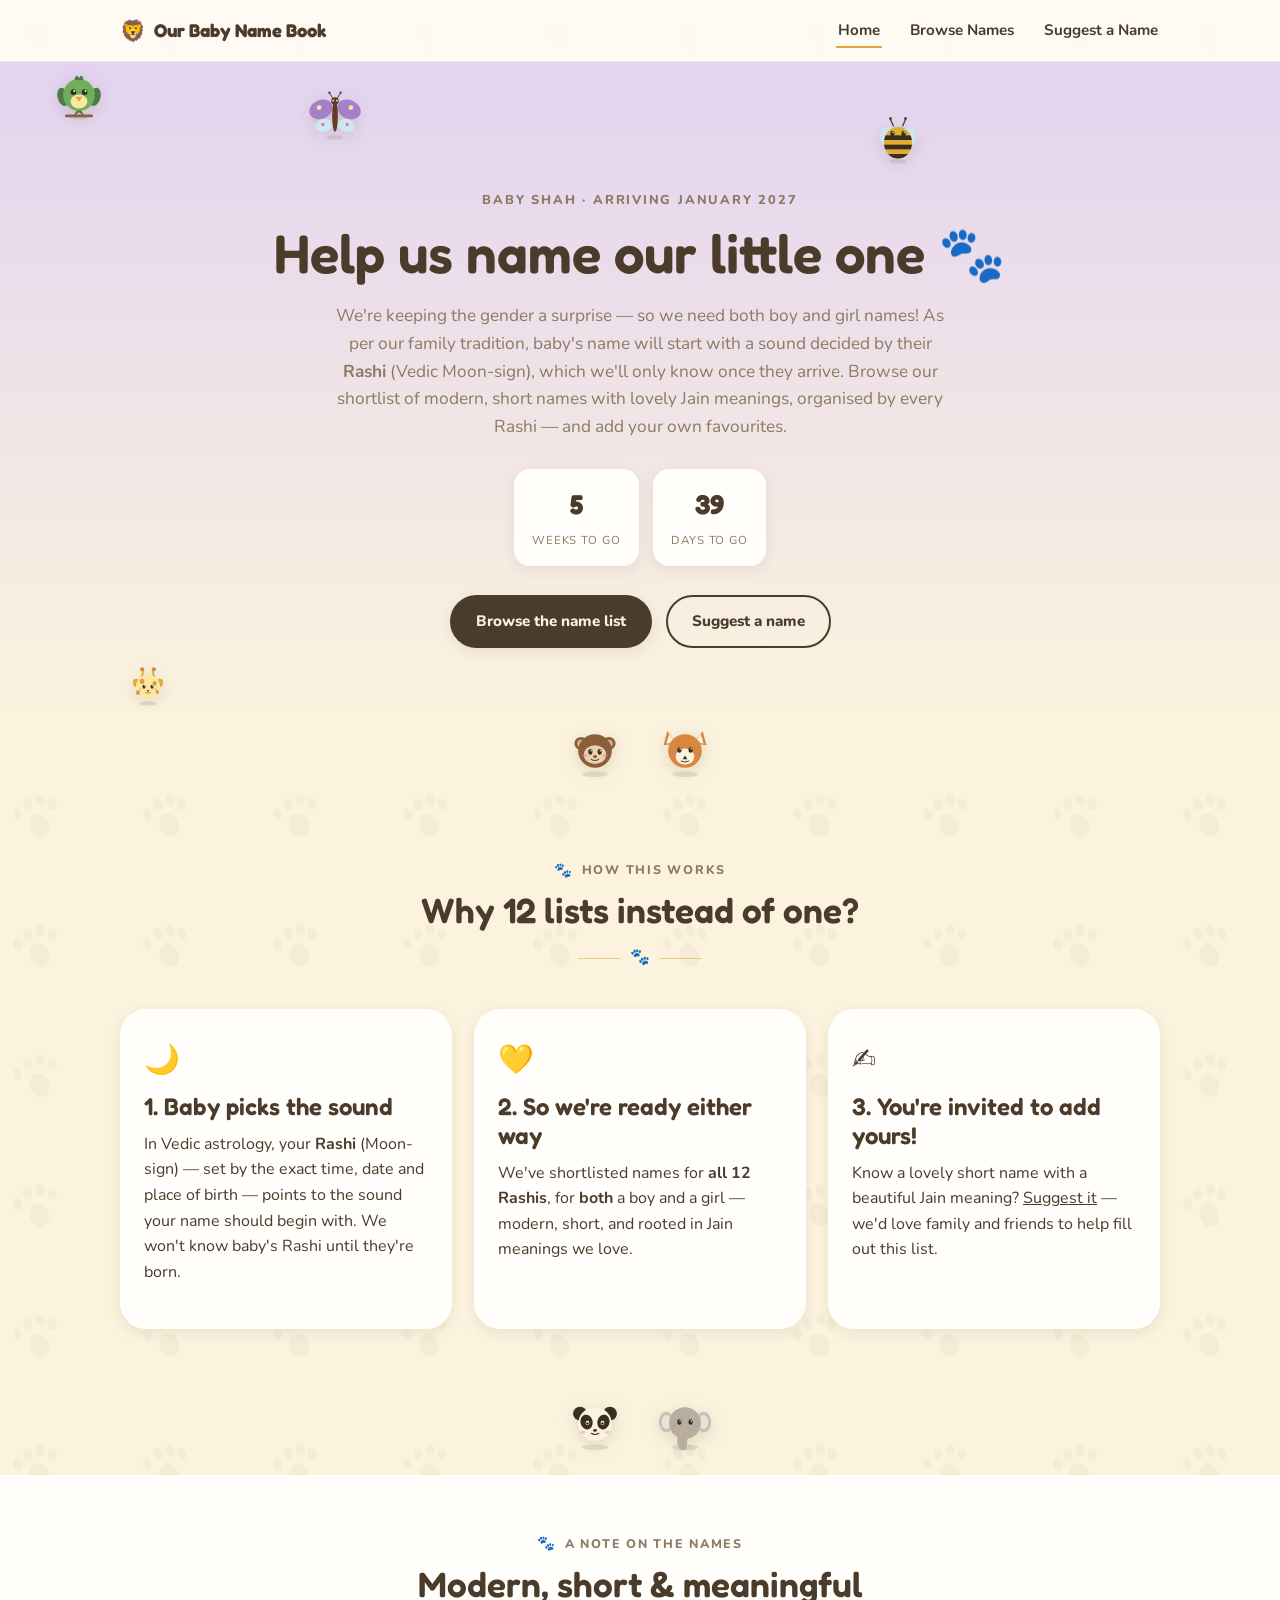
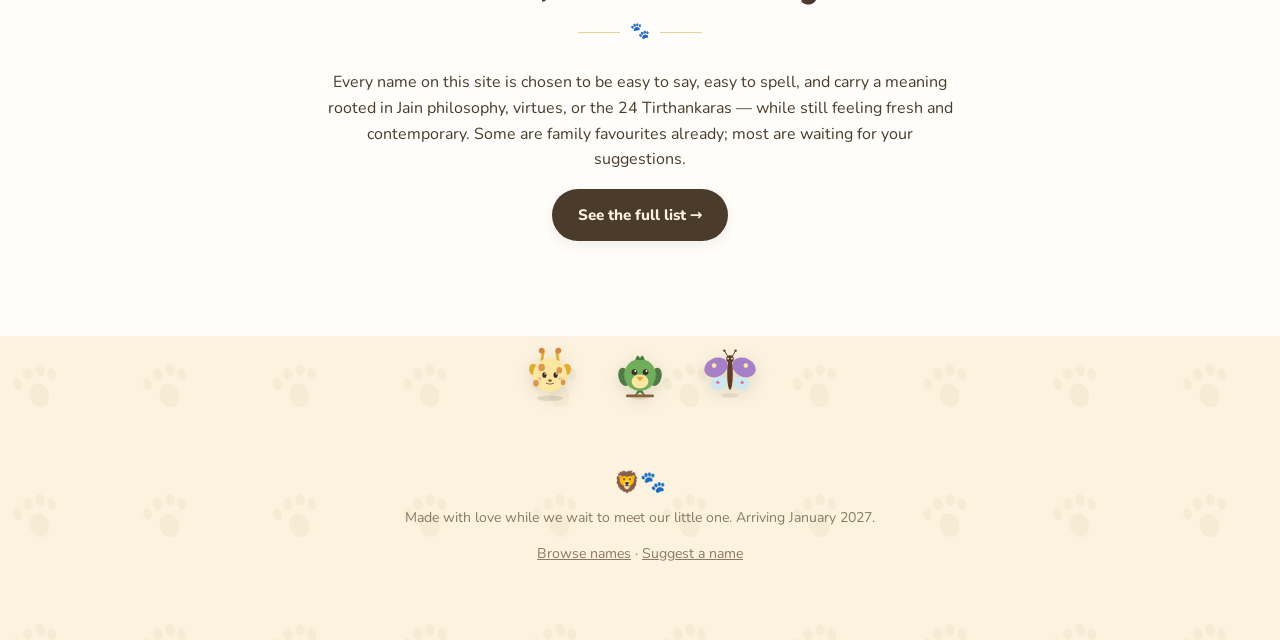
==== commit 1e4a8e59: "Hand-drawn cartoon critters, animated idle-in-place, not emoji or travel Two pieces of feedback on t" ====
--- a/index.html
+++ b/index.html
@@ -9,7 +9,7 @@
   <link rel="preconnect" href="https://fonts.googleapis.com" />
   <link rel="preconnect" href="https://fonts.gstatic.com" crossorigin />
   <link href="https://fonts.googleapis.com/css2?family=Fredoka:wght@500;600;700&family=Nunito:wght@400;600;700;800&display=swap" rel="stylesheet" />
-  <link rel="stylesheet" href="assets/css/style.css?v=9" />
+  <link rel="stylesheet" href="assets/css/style.css?v=10" />
 </head>
 <body class="accent-lavender">
 
@@ -26,10 +26,10 @@
   </nav>
 
   <header class="hero accent-wash">
-    <span class="flyer" aria-hidden="true" style="top:6px; animation-duration:23s; animation-delay:0s;"><span class="flap">🦜</span></span>
-    <span class="flyer" aria-hidden="true" style="top:30px; animation-duration:18s; animation-delay:5s;"><span class="flap">🦋</span></span>
-    <span class="flyer" aria-hidden="true" style="top:54px; animation-duration:27s; animation-delay:11s;"><span class="flap">🐝</span></span>
-    <span class="walker" aria-hidden="true" style="bottom:2px; animation-duration:21s; animation-delay:3s;"><span class="step">🦒</span></span>
+    <span class="critter critter-peek idle-bounce" aria-hidden="true" style="top:4px; left:4%;" data-animal="bird"></span>
+    <span class="critter critter-peek idle-sway" aria-hidden="true" style="top:26px; left:24%; animation-delay:0.6s;" data-animal="butterfly"></span>
+    <span class="critter critter-peek idle-wiggle" aria-hidden="true" style="top:50px; left:68%; animation-delay:1.1s;" data-animal="bee"></span>
+    <span class="critter critter-peek sm idle-bounce" aria-hidden="true" style="bottom:6px; left:10%; animation-delay:0.3s;" data-animal="giraffe"></span>
     <div class="container">
       <div class="hero-kicker">Baby Shah · Arriving January 2027</div>
       <h1>Help us name our little one 🐾</h1>
@@ -53,9 +53,9 @@
     </div>
   </header>
 
-  <div class="critter-lane" aria-hidden="true">
-    <span class="flyer" style="top:4px; animation-duration:20s; animation-delay:0s;"><span class="flap">🦉</span></span>
-    <span class="walker" style="bottom:2px; animation-duration:24s; animation-delay:4s;"><span class="step">🐒</span></span>
+  <div class="critter-row" aria-hidden="true">
+    <span class="critter idle-bounce" data-animal="monkey" style="animation-delay:0.2s;"></span>
+    <span class="critter idle-sway" data-animal="fox" style="animation-delay:0.8s;"></span>
   </div>
 
   <section class="section">
@@ -85,9 +85,9 @@
     </div>
   </section>
 
-  <div class="critter-lane" aria-hidden="true">
-    <span class="flyer" style="top:6px; animation-duration:25s; animation-delay:2s;"><span class="flap">🦩</span></span>
-    <span class="walker" style="bottom:2px; animation-duration:19s; animation-delay:7s;"><span class="step">🦓</span></span>
+  <div class="critter-row" aria-hidden="true">
+    <span class="critter idle-wiggle" data-animal="panda" style="animation-delay:0.4s;"></span>
+    <span class="critter idle-bounce" data-animal="elephant" style="animation-delay:1s;"></span>
   </div>
 
   <section class="section section-alt">
@@ -106,9 +106,10 @@
     </div>
   </section>
 
-  <div class="critter-lane tall" aria-hidden="true">
-    <span class="flyer" style="top:8px; animation-duration:22s; animation-delay:1s;"><span class="flap">🦚</span></span>
-    <span class="walker" style="bottom:3px; animation-duration:26s; animation-delay:6s;"><span class="step">🐘</span></span>
+  <div class="critter-row" aria-hidden="true">
+    <span class="critter idle-sway" data-animal="giraffe" style="animation-delay:0.1s;"></span>
+    <span class="critter idle-bounce" data-animal="bird" style="animation-delay:0.7s;"></span>
+    <span class="critter idle-wiggle" data-animal="butterfly" style="animation-delay:1.3s;"></span>
   </div>
 
   <footer class="site-footer">
@@ -117,7 +118,8 @@
     <p><a href="names.html">Browse names</a> · <a href="suggest.html">Suggest a name</a></p>
   </footer>
 
-  <script src="assets/js/main.js?v=9"></script>
+  <script src="assets/js/critters.js?v=10"></script>
+  <script src="assets/js/main.js?v=10"></script>
   <script>
     // Due date shown is a placeholder mid-point (exact day is private/unknown) — edit in CLAUDE.md instructions.
     startCountdown("countdown", new Date("2027-01-15T00:00:00"));
--- a/assets/css/style.css
+++ b/assets/css/style.css
@@ -226,82 +226,86 @@
 }
 
 /* =========================================================
-   Animated critter lanes — the whole "zoo" mechanism.
-   Live animals moving through the page: birds/butterflies flying across,
-   animals walking along the ground. Each lane is an ordinary element in
-   normal document flow (never absolutely overlaid on text), fixed height,
-   overflow:hidden — so no matter how far a creature travels, it is
-   structurally impossible for it to cover a word. Use `.critter-lane` for
-   a full-width band between/within sections; the hero has its own two
-   built-in lanes (sky + ground) using its existing safe padding bands.
+   Critters — hand-drawn cartoon animals (see critters.js), animated
+   gently IN PLACE (bounce / sway / blink) rather than travelling across
+   the screen. A `.critter` is a fixed-size box that critters.js fills
+   with inline SVG on load; a `.critter-eyes` group inside that SVG gets
+   the shared blink animation automatically.
+
+   Two placement contexts:
+   - `.critter-row` — an ordinary flex row in normal document flow
+     (between/within sections). Can't overlap text by construction.
+   - `.critter-peek` — absolutely positioned inside the hero, so it has
+     to follow the same safe-offset rule as the old .zoo-peek did: use
+     fixed pixel top/bottom offsets (never a percentage — hero height
+     varies with how the copy wraps) and keep offset + the critter's own
+     size inside the hero's own padding band (128px top / 64px bottom,
+     96px/24px on the two shorter heroes).
    ========================================================= */
-.critter-lane {
-  position: relative;
-  height: 74px;
-  overflow: hidden;
+.critter {
+  display: inline-block;
+  width: 56px;
+  height: 56px;
+  filter: drop-shadow(0 4px 8px rgba(74, 59, 42, 0.15));
+}
+.critter svg { width: 100%; height: 100%; display: block; }
+.critter.sm { width: 40px; height: 40px; }
+
+.critter-row {
+  display: flex;
+  justify-content: center;
+  align-items: center;
+  flex-wrap: wrap;
+  gap: 34px;
+  padding: 10px 20px 24px;
+}
+@media (max-width: 640px) {
+  .critter { width: 42px; height: 42px; }
+  .critter.sm { width: 32px; height: 32px; }
+  .critter-row { gap: 22px; padding: 6px 14px 18px; }
+}
+
+.critter-peek {
+  position: absolute;
+  z-index: 0;
   pointer-events: none;
 }
-.critter-lane.tall { height: 96px; }
-@media (max-width: 640px) {
-  .critter-lane { height: 56px; }
-  .critter-lane.tall { height: 72px; }
-}
-
-/* .flyer travels the lane's full width on a wandering flight path (its own
-   keyframe drifts up/down); the nested .flap span adds a fast independent
-   wing-flutter rotation on top, so the two motions combine naturally. */
-.flyer {
-  position: absolute;
-  left: -12%;
-  font-size: 2rem;
-  animation-name: fly-across;
-  animation-timing-function: linear;
-  animation-iteration-count: infinite;
-  filter: drop-shadow(0 3px 6px rgba(74, 59, 42, 0.15));
-}
-.flap { display: inline-block; animation: wing-flap 0.8s ease-in-out infinite alternate; }
-@keyframes fly-across {
-  0%   { left: -12%; transform: translateY(0); }
-  20%  { transform: translateY(-14px); }
-  40%  { transform: translateY(6px); }
-  60%  { transform: translateY(-10px); }
-  80%  { transform: translateY(4px); }
-  100% { left: 112%; transform: translateY(0); }
-}
-@keyframes wing-flap {
-  from { transform: rotate(-10deg) translateY(0); }
-  to   { transform: rotate(12deg) translateY(-3px); }
-}
-
-/* .walker travels along the ground at a fixed height, its nested .step
-   span adding a quick footstep bounce. */
-.walker {
-  position: absolute;
-  bottom: 2px;
-  left: -14%;
-  font-size: 2.3rem;
-  animation-name: walk-across;
-  animation-timing-function: linear;
-  animation-iteration-count: infinite;
-  filter: drop-shadow(0 3px 6px rgba(74, 59, 42, 0.15));
-}
-.step { display: inline-block; animation: footstep 0.45s ease-in-out infinite alternate; }
-@keyframes walk-across {
-  0%   { left: -14%; }
-  100% { left: 114%; }
-}
-@keyframes footstep {
-  from { transform: translateY(0) scaleY(1); }
-  to   { transform: translateY(-3px) scaleY(0.95); }
+
+/* idle motions — mix and match across instances so the row doesn't move
+   in unison; vary animation-delay per instance for the same reason */
+.idle-bounce { animation: idle-bounce 2.3s ease-in-out infinite; }
+.idle-sway   { animation: idle-sway 3s ease-in-out infinite; transform-origin: 50% 90%; }
+.idle-wiggle { animation: idle-wiggle 2.1s ease-in-out infinite; }
+
+@keyframes idle-bounce {
+  0%, 100% { transform: translateY(0); }
+  50%      { transform: translateY(-9px); }
+}
+@keyframes idle-sway {
+  0%, 100% { transform: rotate(-7deg); }
+  50%      { transform: rotate(7deg); }
+}
+@keyframes idle-wiggle {
+  0%, 100% { transform: rotate(0deg) translateY(0); }
+  25%      { transform: rotate(-5deg) translateY(-2px); }
+  75%      { transform: rotate(5deg) translateY(-2px); }
+}
+
+/* blink — targets the eyes group injected inside the SVG. transform-box
+   makes the scale happen around the eyes' own centre, not the SVG's
+   corner, so it reads as a blink and not a squish. */
+.critter-eyes {
+  transform-box: fill-box;
+  transform-origin: center;
+  animation: blink 4.6s ease-in-out infinite;
+}
+@keyframes blink {
+  0%, 92%, 100% { transform: scaleY(1); }
+  96%           { transform: scaleY(0.12); }
 }
 
 @media (prefers-reduced-motion: reduce) {
-  .flyer, .walker { animation: none; left: 42%; }
-  .flap, .step { animation: none; }
-}
-@media (max-width: 640px) {
-  .flyer { font-size: 1.5rem; }
-  .walker { font-size: 1.8rem; }
+  .idle-bounce, .idle-sway, .idle-wiggle, .critter-eyes { animation: none; }
 }
 
 /* -------------------- buttons -------------------- */
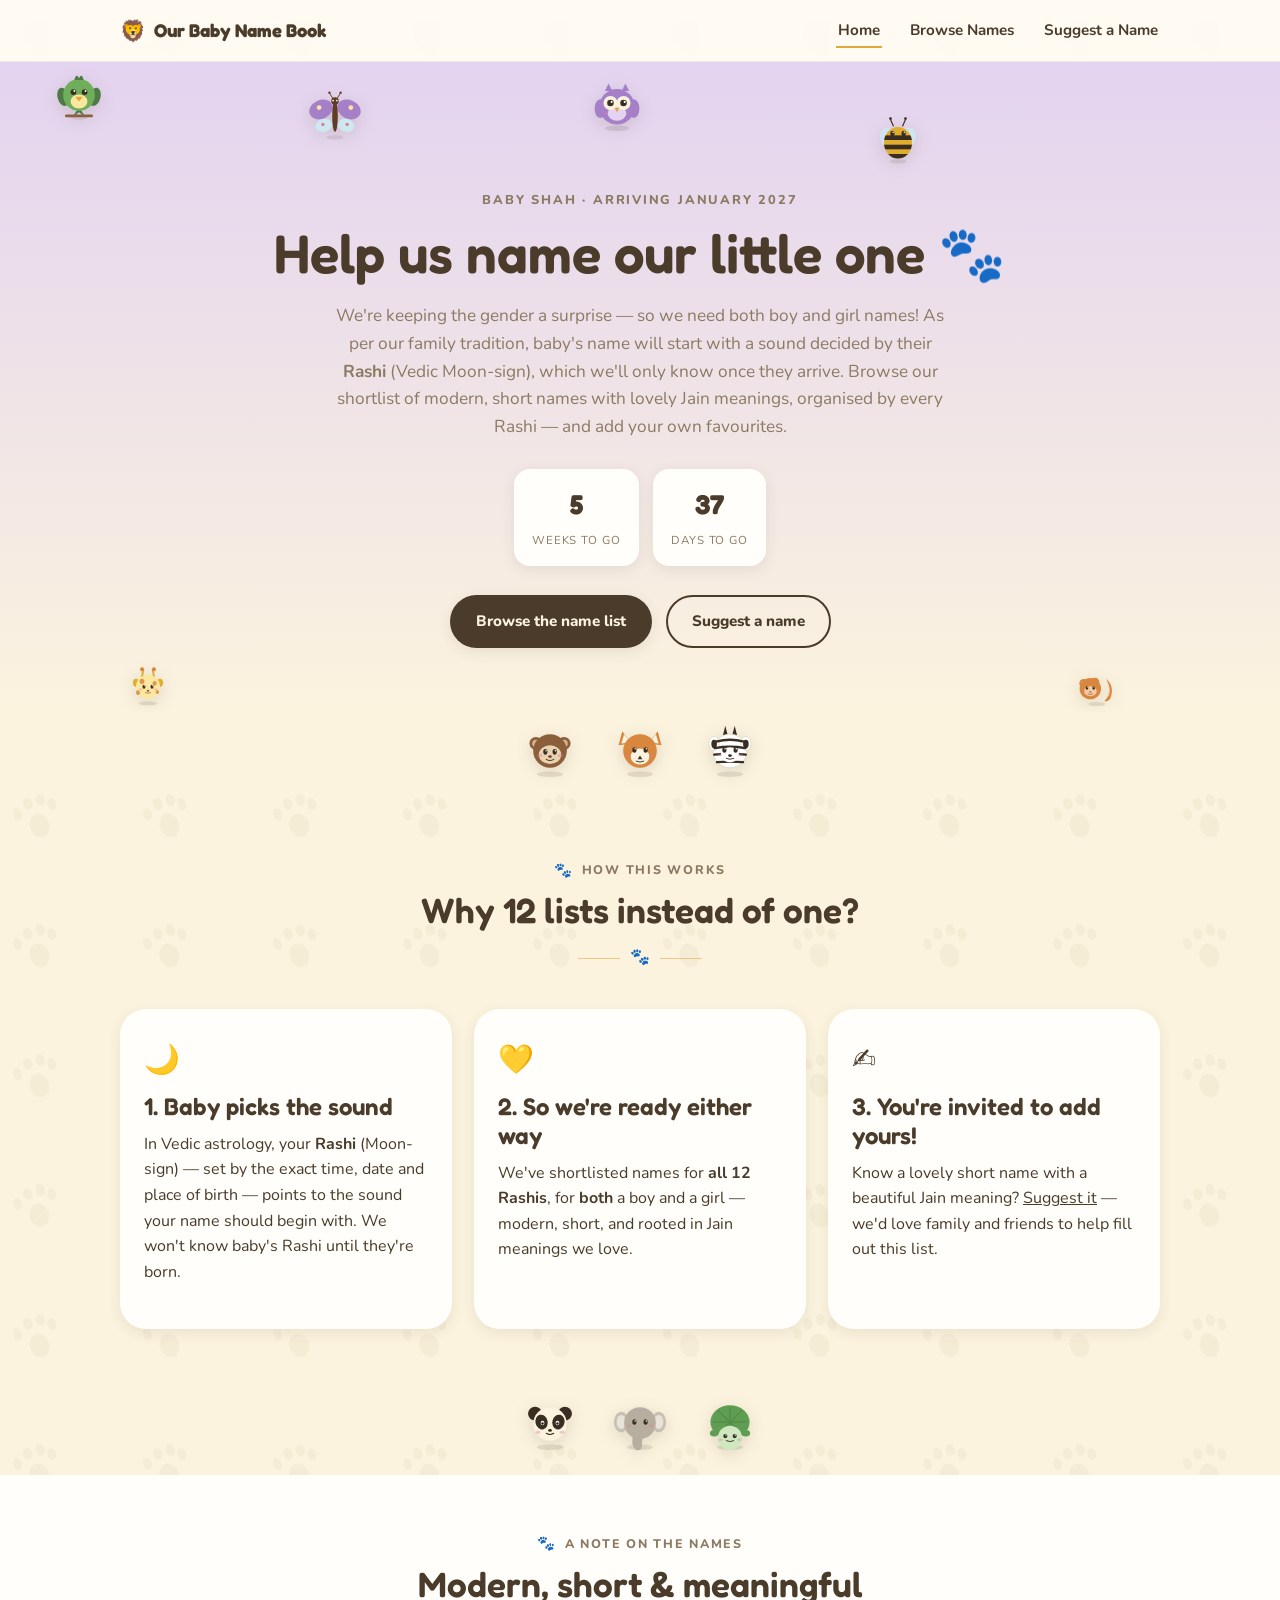
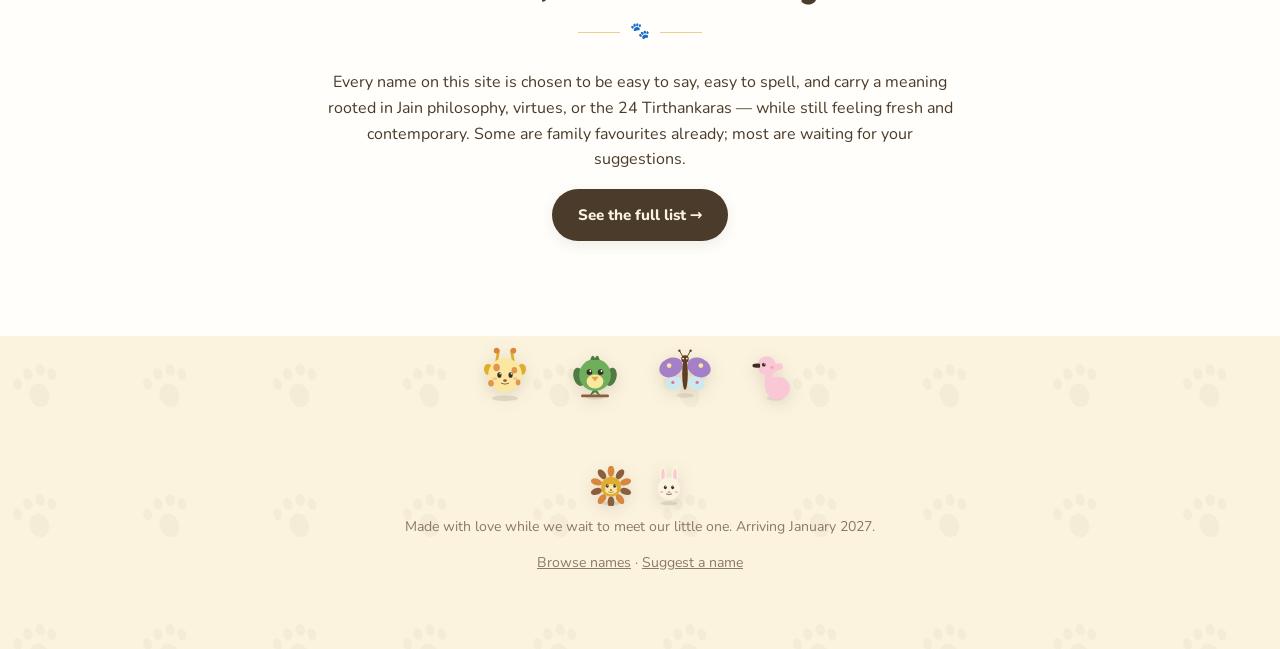
==== commit ff215a9a: "Expand critter roster to 16, set real due date, drop footer emoji - Drew 8 more hand-coded SVG anima" ====
--- a/index.html
+++ b/index.html
@@ -9,7 +9,7 @@
   <link rel="preconnect" href="https://fonts.googleapis.com" />
   <link rel="preconnect" href="https://fonts.gstatic.com" crossorigin />
   <link href="https://fonts.googleapis.com/css2?family=Fredoka:wght@500;600;700&family=Nunito:wght@400;600;700;800&display=swap" rel="stylesheet" />
-  <link rel="stylesheet" href="assets/css/style.css?v=10" />
+  <link rel="stylesheet" href="assets/css/style.css?v=11" />
 </head>
 <body class="accent-lavender">
 
@@ -28,8 +28,10 @@
   <header class="hero accent-wash">
     <span class="critter critter-peek idle-bounce" aria-hidden="true" style="top:4px; left:4%;" data-animal="bird"></span>
     <span class="critter critter-peek idle-sway" aria-hidden="true" style="top:26px; left:24%; animation-delay:0.6s;" data-animal="butterfly"></span>
-    <span class="critter critter-peek idle-wiggle" aria-hidden="true" style="top:50px; left:68%; animation-delay:1.1s;" data-animal="bee"></span>
+    <span class="critter critter-peek idle-wiggle" aria-hidden="true" style="top:14px; left:46%; animation-delay:0.9s;" data-animal="owl"></span>
+    <span class="critter critter-peek idle-bounce" aria-hidden="true" style="top:50px; left:68%; animation-delay:1.1s;" data-animal="bee"></span>
     <span class="critter critter-peek sm idle-bounce" aria-hidden="true" style="bottom:6px; left:10%; animation-delay:0.3s;" data-animal="giraffe"></span>
+    <span class="critter critter-peek sm idle-sway" aria-hidden="true" style="bottom:4px; left:84%; animation-delay:1.4s;" data-animal="squirrel"></span>
     <div class="container">
       <div class="hero-kicker">Baby Shah · Arriving January 2027</div>
       <h1>Help us name our little one 🐾</h1>
@@ -56,6 +58,7 @@
   <div class="critter-row" aria-hidden="true">
     <span class="critter idle-bounce" data-animal="monkey" style="animation-delay:0.2s;"></span>
     <span class="critter idle-sway" data-animal="fox" style="animation-delay:0.8s;"></span>
+    <span class="critter idle-wiggle" data-animal="zebra" style="animation-delay:1.3s;"></span>
   </div>
 
   <section class="section">
@@ -88,6 +91,7 @@
   <div class="critter-row" aria-hidden="true">
     <span class="critter idle-wiggle" data-animal="panda" style="animation-delay:0.4s;"></span>
     <span class="critter idle-bounce" data-animal="elephant" style="animation-delay:1s;"></span>
+    <span class="critter idle-sway" data-animal="turtle" style="animation-delay:1.6s;"></span>
   </div>
 
   <section class="section section-alt">
@@ -110,19 +114,22 @@
     <span class="critter idle-sway" data-animal="giraffe" style="animation-delay:0.1s;"></span>
     <span class="critter idle-bounce" data-animal="bird" style="animation-delay:0.7s;"></span>
     <span class="critter idle-wiggle" data-animal="butterfly" style="animation-delay:1.3s;"></span>
+    <span class="critter idle-sway" data-animal="flamingo" style="animation-delay:1.9s;"></span>
   </div>
 
   <footer class="site-footer">
-    <span class="brand-mark">🦁🐾</span>
+    <span class="footer-critters" aria-hidden="true">
+      <span class="critter sm idle-bounce" data-animal="lion"></span>
+      <span class="critter sm idle-sway" data-animal="rabbit" style="animation-delay:0.5s;"></span>
+    </span>
     <p>Made with love while we wait to meet our little one. Arriving January 2027.</p>
     <p><a href="names.html">Browse names</a> · <a href="suggest.html">Suggest a name</a></p>
   </footer>
 
-  <script src="assets/js/critters.js?v=10"></script>
-  <script src="assets/js/main.js?v=10"></script>
+  <script src="assets/js/critters.js?v=11"></script>
+  <script src="assets/js/main.js?v=11"></script>
   <script>
-    // Due date shown is a placeholder mid-point (exact day is private/unknown) — edit in CLAUDE.md instructions.
-    startCountdown("countdown", new Date("2027-01-15T00:00:00"));
+    startCountdown("countdown", new Date("2027-01-13T00:00:00"));
   </script>
 </body>
 </html>
--- a/assets/css/style.css
+++ b/assets/css/style.css
@@ -670,6 +670,13 @@
   font-size: 0.88rem;
 }
 .site-footer .brand-mark { font-size: 1.3rem; display: block; margin-bottom: 8px; }
+.footer-critters {
+  display: flex;
+  justify-content: center;
+  align-items: flex-end;
+  gap: 18px;
+  margin-bottom: 10px;
+}
 
 /* -------------------- misc -------------------- */
 .disclaimer {
